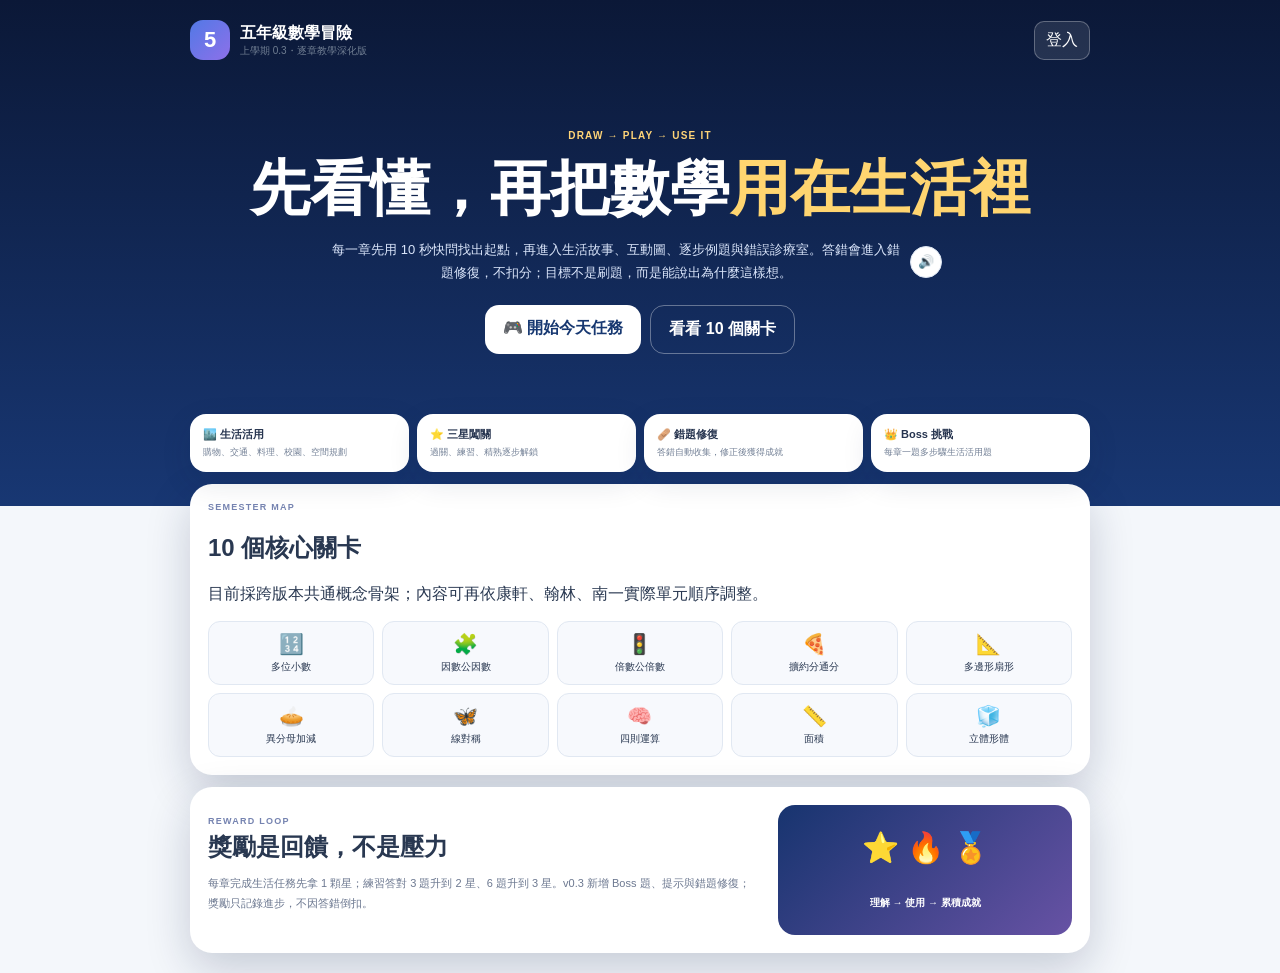
==== index.html @ 53ddc9ea "Initial commit" ====
<!doctype html>
<html lang="zh-Hant">
<head>
  <meta charset="utf-8"><meta name="viewport" content="width=device-width,initial-scale=1"><meta name="theme-color" content="#4b73df">
  <meta name="description" content="五年級上學期數學冒險：先畫懂，再解生活任務，累積 XP、星星與徽章。">
  <title>五年級數學冒險 0.3</title><link rel="manifest" href="manifest.webmanifest"><link rel="icon" href="assets/img/icon.svg" type="image/svg+xml"><link rel="stylesheet" href="assets/css/app.css">
</head>
<body class="home"><main class="homeWrap">
<header class="homeTop"><div class="brand"><div class="brandMark">5</div><div><b>五年級數學冒險</b><small>上學期 0.3・逐章教學深化版</small></div></div><button onclick="G5Account.openPanel()" class="startMini"><span data-account-name>登入</span></button></header>
<section class="homeHero"><div class="eyebrow">DRAW → PLAY → USE IT</div><h1>先看懂，再把數學<strong>用在生活裡</strong></h1><p data-voice>每一章先用 10 秒快問找出起點，再進入生活故事、互動圖、逐步例題與錯誤診療室。答錯會進入錯題修復，不扣分；目標不是刷題，而是能說出為什麼這樣想。</p><div class="heroActions"><a class="startBtn" href="math.html">🎮 開始今天任務</a><a class="ghostBtn" href="#map">看看 10 個關卡</a></div></section>
<section class="featureStrip"><div><b>🏙️ 生活活用</b><span>購物、交通、料理、校園、空間規劃</span></div><div><b>⭐ 三星闖關</b><span>過關、練習、精熟逐步解鎖</span></div><div><b>🩹 錯題修復</b><span>答錯自動收集，修正後獲得成就</span></div><div><b>👑 Boss 挑戰</b><span>每章一題多步驟生活活用題</span></div></section>
<section class="homeCard" id="map"><div class="sectionTag">SEMESTER MAP</div><h2>10 個核心關卡</h2><p>目前採跨版本共通概念骨架；內容可再依康軒、翰林、南一實際單元順序調整。</p><div class="unitMap">
<div><b>🔢</b>多位小數</div><div><b>🧩</b>因數公因數</div><div><b>🚦</b>倍數公倍數</div><div><b>🍕</b>擴約分通分</div><div><b>📐</b>多邊形扇形</div><div><b>🥧</b>異分母加減</div><div><b>🦋</b>線對稱</div><div><b>🧠</b>四則運算</div><div><b>📏</b>面積</div><div><b>🧊</b>立體形體</div>
</div></section>
<section class="homeCard rewardExplain"><div><div class="sectionTag">REWARD LOOP</div><h2>獎勵是回饋，不是壓力</h2><p>每章完成生活任務先拿 1 顆星；練習答對 3 題升到 2 星、6 題升到 3 星。v0.3 新增 Boss 題、提示與錯題修復；獎勵只記錄進步，不因答錯倒扣。</p></div><div class="rewardPreview"><span>⭐</span><span>🔥</span><span>🏅</span><strong>理解 → 使用 → 累積成就</strong></div></section>
</main><script src="assets/js/account.js"></script><script src="assets/js/voice.js"></script><script>document.addEventListener("DOMContentLoaded",()=>G5Account.boot({promptIfMissing:false}))</script></body></html>
---- assets/css/app.css ----
:root{--bg:#f5f7fb;--ink:#26344f;--muted:#6f7d91;--line:#dfe6f1;--blue:#4b73df;--green:#2fa46f;--amber:#edae45}
*{box-sizing:border-box}html,body{margin:0;min-height:100%;font-family:"Noto Sans TC","Microsoft JhengHei",sans-serif;background:var(--bg);color:var(--ink)}
button,input{font:inherit}button{cursor:pointer}
.topbar{height:66px;position:sticky;top:0;z-index:50;background:#fff;border-bottom:1px solid var(--line);display:flex;align-items:center;justify-content:space-between;padding:0 18px}
.brand{display:flex;align-items:center;gap:10px}.brandMark{width:40px;height:40px;border-radius:13px;background:linear-gradient(135deg,#5279e6,#8d70e9);color:#fff;display:grid;place-items:center;font-size:22px;font-weight:900}.brand b{font-size:16px}.brand small{display:block;color:var(--muted);font-size:10px}
.topActions{display:flex;gap:8px}.topActions button,.topActions a{border:1px solid var(--line);background:#fff;border-radius:10px;padding:8px 10px;color:#53627a;text-decoration:none;font-size:11px}
.layout{display:grid;grid-template-columns:250px minmax(0,1fr);min-height:calc(100vh - 66px)}
.sidebar{background:#fff;border-right:1px solid var(--line);padding:14px;position:sticky;top:66px;height:calc(100vh - 66px);overflow:auto}
.progressCard{background:linear-gradient(135deg,#eef4ff,#fff8ec);border:1px solid var(--line);border-radius:15px;padding:12px;margin-bottom:12px}.progressTop{display:flex;justify-content:space-between;font-size:11px}.bar{height:7px;background:#e6ebf3;border-radius:999px;overflow:hidden;margin-top:7px}.bar i{display:block;height:100%;background:linear-gradient(90deg,#4f78e1,#36aa7a);width:0}
.unitNav{display:grid;gap:6px}.unitNav button{display:flex;gap:9px;text-align:left;border:1px solid transparent;background:transparent;border-radius:12px;padding:9px;color:#536179}.unitNav button:hover{background:#f6f8fc}.unitNav button.on{background:#edf3ff;border-color:#d9e5fb;color:#2e4e96}.unitNav button>span{font-size:19px}.unitNav b{display:block;font-size:11px}.unitNav small{font-size:9px;color:#8490a1}
.content{max-width:900px;width:100%;margin:0 auto;padding:20px 18px 60px}.unitHeader{margin-bottom:12px}.unitHeader h1{margin:0 0 5px;font-size:23px}.unitHeader p{margin:0;color:var(--muted);font-size:12px}
.questCard{position:relative;background:#fff;border:1px solid var(--line);border-radius:19px;padding:16px;margin-bottom:12px;box-shadow:0 5px 18px rgba(33,52,91,.04);scroll-margin-top:82px}
.heroCard{background:linear-gradient(135deg,#17346f,#3956a3 68%,#6652a4);color:#fff;padding:20px}.heroCard h2{margin:5px 0 7px;font-size:25px;line-height:1.35}.heroCard p{margin:0;color:#e2eaff;line-height:1.7;font-size:13px}.eyebrow{font-size:10px;color:#ffd477;font-weight:900;letter-spacing:.12em}
.cardHead{display:flex;justify-content:space-between;align-items:center;gap:10px;margin-bottom:10px}.cardHead>div{display:flex;align-items:center;gap:8px}.cardHead h3{margin:0;font-size:16px}.cardHead small{font-size:10px;color:#8590a0}.step{width:28px;height:28px;border-radius:50%;display:grid;place-items:center;background:#eef3ff;color:#4d66b6;font-size:11px;font-weight:900}
.labWrap{border:1px solid #e2e8f2;border-radius:15px;background:#fbfdff;padding:10px;overflow:hidden}.labWrap svg{width:100%;height:auto;display:block;max-height:360px}.labWrap label{display:grid;gap:5px;color:#617086;font-size:11px;margin-top:8px}.labWrap input[type=range]{width:100%;accent-color:var(--blue)}
.dual{display:grid;grid-template-columns:1fr 1fr;gap:8px}.coachCard{background:#fffaf0}.bigSay{font-size:18px;font-weight:900;line-height:1.55;margin:0 0 8px;color:#4e4431}.life{font-size:11px;color:#7d715e;margin:0}.taskQ{font-size:15px;line-height:1.6;padding-right:42px}.choices{display:grid;gap:7px;margin-top:10px}.choices button,.practiceQ button{border:1px solid #dce4ef;background:#fafcff;border-radius:11px;padding:10px;text-align:left;color:#485971}.choices button:hover,.practiceQ button:hover{background:#edf4ff}
.feedback{margin-top:9px;padding:9px 10px;border-radius:10px;font-size:12px;line-height:1.6;min-height:0}.feedback.good{background:#e9f8f0;color:#176b4c}.feedback.bad{background:#fff0f1;color:#974049}
.hidden{display:none!important}.whyGrid{display:grid;grid-template-columns:repeat(3,1fr);gap:8px}.whyGrid>div{position:relative;border:1px solid #e1e7f1;border-radius:13px;padding:12px}.whyGrid b{font-size:12px}.whyGrid p{font-size:11px;color:#68768a;line-height:1.65;margin:6px 0 0}.practiceTitle{font-size:15px;margin:18px 0 8px}.practiceList{display:grid;gap:8px}.practiceQ{border:1px solid #e2e8f2;border-radius:13px;padding:11px}.practiceQ>b{font-size:12px}.practiceQ>div{display:flex;gap:6px;flex-wrap:wrap;margin-top:7px}.practiceQ button{padding:7px 9px;font-size:11px}.practiceQ p{font-size:10px;margin:6px 0 0}.goodText{color:#1c7653}.badText{color:#9e414a}.fullToggle{display:block;margin:8px auto;border:0;background:transparent;color:#6677b8;text-decoration:underline;font-size:11px}.unitFinish{text-align:center;font-size:11px;color:#5e6f88;padding:10px}
.voiceReadable{position:relative;padding-right:48px!important}.voiceBtn{position:absolute;right:8px;top:8px;width:32px;height:32px;border-radius:50%;border:1px solid #dce5f2;background:#fff;color:#3558a7;display:grid;place-items:center}.heroCard .voiceBtn{background:rgba(255,255,255,.15);color:#fff;border-color:rgba(255,255,255,.3)}.voiceBtn.on{background:#3558a7;color:#fff}
.gcf,.venn{display:grid;grid-template-columns:1fr 1fr 1fr;gap:8px}.venn>div{border:1px solid #dfe7f2;border-radius:999px;padding:15px;text-align:center;background:#f5f8fd;font-size:11px}.venn .over{background:#fff3c9}.fractionRows{display:grid;gap:8px;padding:8px}.fractionRows>div{display:grid;grid-template-columns:50px 1fr;align-items:center;gap:8px}.bars{height:28px;border:1px solid #cfd9e8;background:#f5f7fa;border-radius:8px;overflow:hidden}.bars i{display:block;height:100%;background:#6484e7}.miniGame{padding:12px;font-size:12px;line-height:1.7}.compareBig{font-size:25px;font-weight:900;margin-top:12px;color:#3d58a1}.sectorIcon{width:110px;height:110px;border-radius:50%;background:conic-gradient(#5f7fe4 0 25%,#eef2f8 25%);display:grid;place-items:center;margin:12px auto;font-weight:900}.flowCalc{display:grid;gap:7px;text-align:center}.flowCalc div,.flowCalc strong{padding:9px;border-radius:10px;background:#eef4ff}.solidCards{display:grid;grid-template-columns:repeat(3,1fr);gap:7px}.solidCards>button{border:1px solid #dce5f2;background:#fff;border-radius:10px;padding:8px}.solidCards #solidBox{grid-column:1/-1;text-align:center;padding:12px}.solidPic{font-size:70px;color:#5d78d8}.netShape{font-family:monospace;font-size:28px;line-height:1.1;text-align:center}
.accountOverlay{position:fixed;inset:0;background:rgba(12,24,50,.52);z-index:100;display:grid;place-items:center;padding:16px}.accountCard{position:relative;width:min(380px,100%);background:#fff;border-radius:18px;padding:19px;color:#293851}.accountCard h3{margin:0 0 6px}.accountCard p{font-size:11px;color:#718096}.accountCard label{display:grid;gap:4px;font-size:11px;margin:9px 0}.accountCard input{border:1px solid #dce5f2;border-radius:9px;padding:9px}.accountCard .primary,.accountCard .secondary{width:100%;border:0;border-radius:10px;padding:10px;margin-top:6px}.accountCard .primary{background:#3157a7;color:#fff}.accountCard .secondary{background:#f1f4f9}.closeAccount{position:absolute;right:10px;top:10px;border:0;background:transparent;font-size:20px}
.menuBtn{display:none}
.home{min-height:100vh;background:linear-gradient(180deg,#0b1837 0,#183773 52%,#f4f7fb 52%);padding:20px}.homeWrap{max-width:900px;margin:auto}.homeTop{display:flex;justify-content:space-between;align-items:center;color:#fff}.homeHero{text-align:center;color:#fff;padding:70px 10px 60px}.homeHero h1{font-size:clamp(34px,7vw,60px);margin:8px 0}.homeHero strong{color:#ffd570}.homeHero p{max-width:620px;margin:auto;color:#dbe6fb;line-height:1.8;font-size:13px}.startBtn{display:inline-block;margin-top:20px;background:#fff;color:#173871;border-radius:14px;padding:13px 18px;text-decoration:none;font-weight:900}.homeCard{background:#fff;border-radius:22px;padding:18px;color:#293851;box-shadow:0 16px 45px rgba(15,32,68,.2)}.unitMap{display:grid;grid-template-columns:repeat(5,1fr);gap:8px;margin-top:12px}.unitMap div{background:#f7f9fd;border:1px solid #e1e8f2;border-radius:12px;padding:10px;text-align:center;font-size:10px}.unitMap b{display:block;font-size:20px;margin-bottom:4px}
@media(max-width:760px){.layout{display:block}.sidebar{position:fixed;top:66px;left:0;bottom:0;width:270px;height:auto;transform:translateX(-110%);transition:.2s;z-index:40;box-shadow:10px 0 25px rgba(0,0,0,.08)}body.menuOpen .sidebar{transform:none}.menuBtn{display:inline-block}.content{padding:14px 10px 50px}.whyGrid{grid-template-columns:1fr}.dual{grid-template-columns:1fr}.questCard{border-radius:16px;padding:13px}.heroCard h2{font-size:21px}.unitMap{grid-template-columns:repeat(2,1fr)}.unitMap div:last-child{grid-column:span 2}.topActions a{display:none}.venn{grid-template-columns:1fr}.solidCards{grid-template-columns:repeat(3,1fr)}}

/* ---------- v0.2 adventure layer ---------- */
.topReward{align-self:center;border-radius:999px;background:#eef4ff;color:#3657a6;padding:7px 10px;font-size:10px;font-weight:900;white-space:nowrap}
.rewardCard{border:1px solid #e0e7f3;background:linear-gradient(160deg,#172d63,#334d91);color:#fff;border-radius:16px;padding:12px;margin-bottom:12px;box-shadow:0 8px 22px rgba(31,55,108,.16)}
.rewardHead{display:flex;align-items:center;justify-content:space-between}.rewardHead>div{display:grid}.rewardHead b{font-size:17px}.rewardHead small,.rewardCard>small{font-size:9px;color:#dce6ff}.rewardHead strong{font-size:13px}.rewardCard .bar{background:rgba(255,255,255,.18)}.rewardCard .xp i{background:linear-gradient(90deg,#ffd25d,#ff9d5a)}
.dailyBox{margin-top:10px;padding:9px;border-radius:12px;background:rgba(255,255,255,.1);display:grid;gap:5px}.dailyBox b{font-size:10px}.dailyBox span{font-size:9px;color:#e4ebff}.rewardCard .daily{margin:0}.rewardCard .daily i{background:#6ee0ad}.rewardRow{display:flex;justify-content:space-between;margin-top:9px;font-size:9px}.badgeMini{display:flex;gap:5px;margin-top:8px}.miniBadge{width:27px;height:27px;border-radius:9px;background:rgba(255,255,255,.08);display:grid;place-items:center;filter:grayscale(1);opacity:.45}.miniBadge.on{filter:none;opacity:1;background:rgba(255,255,255,.18)}
.keywordRow{display:flex;gap:6px;flex-wrap:wrap;margin-top:13px}.keywordRow span{border:1px solid rgba(255,255,255,.22);background:rgba(255,255,255,.08);border-radius:999px;padding:5px 9px;font-size:9px;color:#f2f6ff}
.storyCard{background:linear-gradient(135deg,#fff9e9,#fff)}.storyLead{margin:0 0 12px;font-size:13px;line-height:1.75;color:#5f5136}.missionBox{border:1px solid #ecdba8;background:#fffdf5;border-radius:15px;padding:13px}.missionBox>b{font-size:14px}.missionBox p{font-size:12px;line-height:1.7;color:#6b5c3e}.missionBox ol{margin:8px 0 0;padding-left:21px}.missionBox li{font-size:11px;line-height:1.8;color:#6b5c3e}
.taskCard.passed{border-color:#bfe7d3;box-shadow:0 6px 20px rgba(45,159,109,.09)}.rewardUnitCard{background:linear-gradient(135deg,#f9fbff,#fff8ed)}.unitRewardGrid{display:grid;grid-template-columns:190px 1fr;gap:12px;align-items:center}.chapterBadge{border:1px dashed #cfd8e8;background:#f4f6fa;border-radius:15px;padding:13px;text-align:center;filter:grayscale(1);opacity:.55}.chapterBadge.on{filter:none;opacity:1;background:#fff4cf;border-style:solid;border-color:#ead27c}.chapterBadge span{font-size:34px;display:block}.chapterBadge b{display:block;font-size:12px;margin-top:4px}.chapterBadge small{font-size:9px;color:#7a8291}.unitRewardGrid>div:last-child b{font-size:12px}.unitRewardGrid>div:last-child p{font-size:11px;color:#657286;line-height:1.7;margin:5px 0 0}
.goalGrid{display:grid;grid-template-columns:repeat(3,1fr);gap:8px;margin-bottom:10px}.goalGrid>div{border-radius:13px;padding:12px;background:#f4f8ff;border:1px solid #e0e8f6}.goalGrid b{font-size:11px;color:#4863a4}.goalGrid p{font-size:10px;line-height:1.65;color:#647289;margin:5px 0 0}.trapBox{border-radius:13px;background:#fff3f0;border:1px solid #f0d5cf;padding:12px;margin-bottom:10px}.trapBox b{font-size:11px;color:#9a5149}.trapBox p{font-size:10px;line-height:1.65;color:#765650;margin:5px 0 0}.practiceHint{font-size:10px;color:#748196;margin:-3px 0 10px}.qMeta{display:flex!important;justify-content:space-between;align-items:center;margin:0 0 7px!important}.qMeta span{font-size:9px;border-radius:999px;background:#eef4ff;color:#4964aa;padding:4px 7px}.lifeQ .qMeta span{background:#edf9f3;color:#287253}.qMeta small{font-size:9px;color:#8a96a7}.practiceQ{transition:.18s}.practiceQ:hover{transform:translateY(-1px);box-shadow:0 5px 14px rgba(45,67,105,.06)}
.achievementPanel{margin-top:16px;background:#162c60;color:#fff;border-radius:20px;padding:16px}.achievementPanel h3{margin:0 0 10px;font-size:15px}.badgeGrid{display:grid;grid-template-columns:repeat(6,1fr);gap:7px}.achievement{text-align:center;border-radius:12px;background:rgba(255,255,255,.08);padding:9px 5px;filter:grayscale(1);opacity:.4}.achievement.on{filter:none;opacity:1;background:rgba(255,255,255,.15)}.achievement span{display:block;font-size:23px}.achievement b{display:block;font-size:9px;margin:4px 0}.achievement small{display:block;font-size:7px;color:#d6def2;line-height:1.35}
.rewardToast{position:fixed;left:50%;top:78px;transform:translate(-50%,-15px);z-index:120;background:#172e62;color:#fff;border:1px solid rgba(255,255,255,.2);border-radius:999px;padding:10px 16px;font-size:11px;font-weight:900;box-shadow:0 12px 30px rgba(20,42,90,.25);opacity:0;transition:.2s;pointer-events:none}.rewardToast.show{opacity:1;transform:translate(-50%,0)}
.heroActions{display:flex;justify-content:center;gap:9px;flex-wrap:wrap;margin-top:20px}.heroActions .startBtn{margin-top:0}.ghostBtn{display:inline-block;color:#fff;border:1px solid rgba(255,255,255,.35);border-radius:14px;padding:13px 18px;text-decoration:none;font-weight:800}.featureStrip{display:grid;grid-template-columns:repeat(4,1fr);gap:8px;margin-bottom:12px}.featureStrip>div{background:#fff;border-radius:16px;padding:13px;box-shadow:0 10px 30px rgba(15,32,68,.12)}.featureStrip b{display:block;font-size:11px}.featureStrip span{display:block;font-size:9px;color:#738096;line-height:1.5;margin-top:4px}.homeCard+.homeCard{margin-top:12px}.sectionTag{font-size:9px;letter-spacing:.14em;color:#7583b0;font-weight:900}.rewardExplain{display:grid;grid-template-columns:1.5fr .8fr;gap:20px;align-items:center}.rewardExplain h2{margin:5px 0 8px}.rewardExplain p{font-size:11px;color:#6c7890;line-height:1.75}.rewardPreview{min-height:130px;border-radius:17px;background:linear-gradient(135deg,#17346f,#6752a4);display:flex;gap:8px;align-items:center;justify-content:center;flex-wrap:wrap;padding:14px;color:#fff}.rewardPreview span{font-size:30px}.rewardPreview strong{flex-basis:100%;text-align:center;font-size:10px}
.startMini{border:1px solid rgba(255,255,255,.28);background:rgba(255,255,255,.1);color:#fff;border-radius:10px;padding:8px 11px}

@media(max-width:900px){.badgeGrid{grid-template-columns:repeat(3,1fr)}.featureStrip{grid-template-columns:repeat(2,1fr)}}
@media(max-width:760px){.topReward{display:none}.rewardCard{margin-top:2px}.unitRewardGrid{grid-template-columns:1fr}.goalGrid{grid-template-columns:1fr}.badgeGrid{grid-template-columns:repeat(3,1fr)}.featureStrip{grid-template-columns:1fr 1fr}.rewardExplain{grid-template-columns:1fr}.homeHero{padding:55px 8px 45px}.home{background:linear-gradient(180deg,#0b1837 0,#183773 43%,#f4f7fb 43%)}}
@media(max-width:480px){.featureStrip{grid-template-columns:1fr}.badgeGrid{grid-template-columns:repeat(2,1fr)}.homeTop .brand b{font-size:13px}.homeHero h1{font-size:34px}.topbar{padding:0 9px}.topActions{gap:4px}.topActions button{padding:7px 8px}}

/* ---------- v0.3 deep learning layer ---------- */
.warmupCard{background:linear-gradient(135deg,#eef7ff,#fff);border-color:#dceafb}.diagnosticQ{font-size:15px;line-height:1.7;margin:4px 0 11px}.choices.compact{display:grid;grid-template-columns:repeat(3,minmax(0,1fr));gap:8px}.choices.compact button{min-height:42px}
.memoryStrip{margin-top:13px;border-radius:13px;padding:11px 12px;background:#fff7dc;border:1px solid #ead99e;display:grid;gap:3px}.memoryStrip span{font-size:9px;color:#8b6c24;font-weight:900}.memoryStrip b{font-size:12px;color:#59451a;line-height:1.6}
.workedCard{background:linear-gradient(145deg,#f7fbff,#ffffff)}.workedProblem{font-size:14px;font-weight:900;line-height:1.7;padding:12px;border-radius:13px;background:#edf4ff;border:1px solid #dce7f6;margin-bottom:10px}.workedSteps{display:grid;gap:8px}.workedSteps>div{display:grid;grid-template-columns:30px 1fr;gap:9px;align-items:start}.workedSteps span{width:28px;height:28px;border-radius:50%;display:grid;place-items:center;background:#365fb4;color:#fff;font-size:11px;font-weight:900}.workedSteps p{margin:2px 0;font-size:12px;line-height:1.7;color:#53627a}.reasonCheck{margin-top:10px;padding:10px 12px;border-radius:12px;background:#eef9f3;border:1px solid #d6ebdf}.reasonCheck b{font-size:10px;color:#267352}.reasonCheck p{font-size:10px;line-height:1.6;color:#4e6a5c;margin:4px 0 0}
.clinicCard{background:linear-gradient(135deg,#fff5f1,#fff);border-color:#f0ddd4}.clinicRule{font-size:11px;line-height:1.7;color:#76584c;background:#fff;border-left:4px solid #ef9a72;padding:9px 11px;border-radius:0 10px 10px 0}
.mistakeStatus{margin-top:7px!important;color:#875b3e!important;font-weight:800}.bossCard{margin:14px 0;padding:14px;border-radius:16px;border:1px solid #ddcef2;background:linear-gradient(135deg,#f7f0ff,#fff8e7)}.bossCard.done{border-color:#b9e2cc;background:linear-gradient(135deg,#effbf5,#fff)}.bossTitle{display:flex;justify-content:space-between;gap:10px;margin-bottom:9px}.bossTitle span{font-size:12px;font-weight:900;color:#5a3c8d}.bossTitle small{font-size:9px;color:#7b6a91}.bossCard>b{display:block;font-size:13px;line-height:1.7;margin-bottom:9px}
.practiceHead{display:flex;justify-content:space-between;gap:14px;align-items:flex-end;margin-top:15px}.practiceHead .practiceTitle{margin:0}.filterBtns{display:flex;gap:5px;flex-wrap:wrap;justify-content:flex-end}.filterBtns button{border:1px solid #dbe3ef;background:#fff;color:#5f6d82;border-radius:999px;padding:6px 9px;font-size:9px}.filterBtns button.on{background:#3157a7;color:#fff;border-color:#3157a7}.qMeta .difficulty{background:#fff5db;color:#8b6821}.practiceQ.needsFix{border-color:#e9bd9f;background:#fffaf6}.hintLine{display:flex;align-items:center;gap:8px;min-height:28px;margin-top:7px}.hintLine button{border:0;background:#eef3fb;color:#4d628f;border-radius:9px;padding:6px 8px;font-size:9px}.hintLine span{font-size:9px;color:#6e7890;line-height:1.45}.emptyPractice{padding:18px;border-radius:14px;background:#eff9f4;color:#3e7258;text-align:center;font-size:11px;line-height:1.7}
.rewardCard .mistakeQuick{display:flex;justify-content:space-between;margin-top:7px;font-size:9px;color:#e7edff}.rewardCard .mistakeQuick b{color:#fff}.achievementPanel .badgeGrid{grid-template-columns:repeat(4,1fr)}
@media(max-width:760px){.choices.compact{grid-template-columns:1fr}.practiceHead{align-items:flex-start;flex-direction:column}.filterBtns{justify-content:flex-start}.achievementPanel .badgeGrid{grid-template-columns:repeat(2,1fr)}}
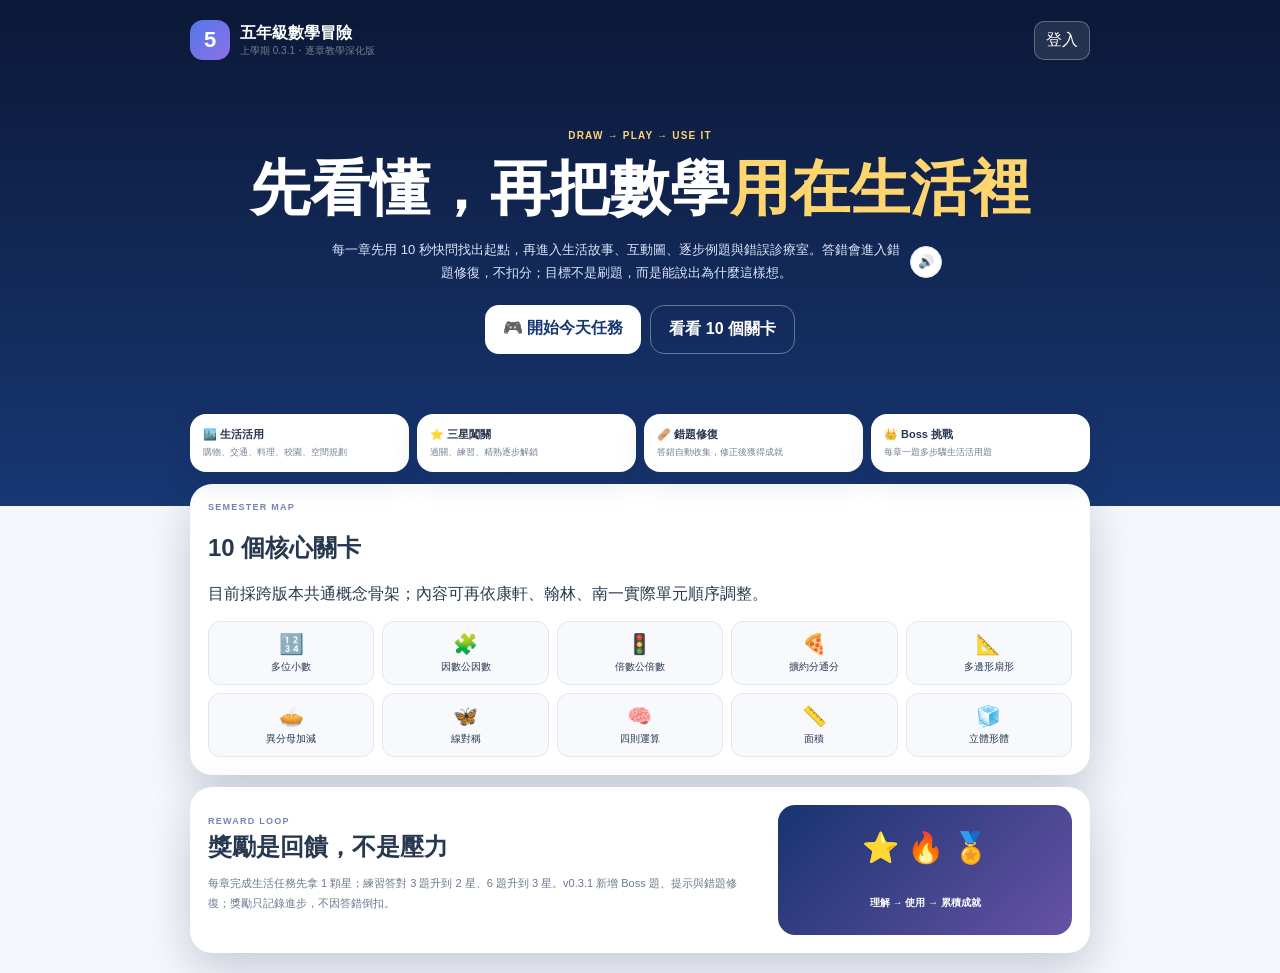
==== commit 93beab04: "v05" ====
--- a/index.html
+++ b/index.html
@@ -3,14 +3,14 @@
 <head>
   <meta charset="utf-8"><meta name="viewport" content="width=device-width,initial-scale=1"><meta name="theme-color" content="#4b73df">
   <meta name="description" content="五年級上學期數學冒險：先畫懂，再解生活任務，累積 XP、星星與徽章。">
-  <title>五年級數學冒險 0.3</title><link rel="manifest" href="manifest.webmanifest"><link rel="icon" href="assets/img/icon.svg" type="image/svg+xml"><link rel="stylesheet" href="assets/css/app.css">
+  <title>五年級數學冒險 0.3.1</title><link rel="manifest" href="manifest.webmanifest"><link rel="icon" href="assets/img/icon.svg" type="image/svg+xml"><link rel="stylesheet" href="assets/css/app.css?v=0.3.1">
 </head>
 <body class="home"><main class="homeWrap">
-<header class="homeTop"><div class="brand"><div class="brandMark">5</div><div><b>五年級數學冒險</b><small>上學期 0.3・逐章教學深化版</small></div></div><button onclick="G5Account.openPanel()" class="startMini"><span data-account-name>登入</span></button></header>
+<header class="homeTop"><div class="brand"><div class="brandMark">5</div><div><b>五年級數學冒險</b><small>上學期 0.3.1・逐章教學深化版</small></div></div><button onclick="G5Account.openPanel()" class="startMini"><span data-account-name>登入</span></button></header>
 <section class="homeHero"><div class="eyebrow">DRAW → PLAY → USE IT</div><h1>先看懂，再把數學<strong>用在生活裡</strong></h1><p data-voice>每一章先用 10 秒快問找出起點，再進入生活故事、互動圖、逐步例題與錯誤診療室。答錯會進入錯題修復，不扣分；目標不是刷題，而是能說出為什麼這樣想。</p><div class="heroActions"><a class="startBtn" href="math.html">🎮 開始今天任務</a><a class="ghostBtn" href="#map">看看 10 個關卡</a></div></section>
 <section class="featureStrip"><div><b>🏙️ 生活活用</b><span>購物、交通、料理、校園、空間規劃</span></div><div><b>⭐ 三星闖關</b><span>過關、練習、精熟逐步解鎖</span></div><div><b>🩹 錯題修復</b><span>答錯自動收集，修正後獲得成就</span></div><div><b>👑 Boss 挑戰</b><span>每章一題多步驟生活活用題</span></div></section>
 <section class="homeCard" id="map"><div class="sectionTag">SEMESTER MAP</div><h2>10 個核心關卡</h2><p>目前採跨版本共通概念骨架；內容可再依康軒、翰林、南一實際單元順序調整。</p><div class="unitMap">
 <div><b>🔢</b>多位小數</div><div><b>🧩</b>因數公因數</div><div><b>🚦</b>倍數公倍數</div><div><b>🍕</b>擴約分通分</div><div><b>📐</b>多邊形扇形</div><div><b>🥧</b>異分母加減</div><div><b>🦋</b>線對稱</div><div><b>🧠</b>四則運算</div><div><b>📏</b>面積</div><div><b>🧊</b>立體形體</div>
 </div></section>
-<section class="homeCard rewardExplain"><div><div class="sectionTag">REWARD LOOP</div><h2>獎勵是回饋，不是壓力</h2><p>每章完成生活任務先拿 1 顆星；練習答對 3 題升到 2 星、6 題升到 3 星。v0.3 新增 Boss 題、提示與錯題修復；獎勵只記錄進步，不因答錯倒扣。</p></div><div class="rewardPreview"><span>⭐</span><span>🔥</span><span>🏅</span><strong>理解 → 使用 → 累積成就</strong></div></section>
-</main><script src="assets/js/account.js"></script><script src="assets/js/voice.js"></script><script>document.addEventListener("DOMContentLoaded",()=>G5Account.boot({promptIfMissing:false}))</script></body></html>
+<section class="homeCard rewardExplain"><div><div class="sectionTag">REWARD LOOP</div><h2>獎勵是回饋，不是壓力</h2><p>每章完成生活任務先拿 1 顆星；練習答對 3 題升到 2 星、6 題升到 3 星。v0.3.1 新增 Boss 題、提示與錯題修復；獎勵只記錄進步，不因答錯倒扣。</p></div><div class="rewardPreview"><span>⭐</span><span>🔥</span><span>🏅</span><strong>理解 → 使用 → 累積成就</strong></div></section>
+</main><script src="assets/js/account.js?v=0.3.1"></script><script src="assets/js/voice.js?v=0.3.1"></script><script>document.addEventListener("DOMContentLoaded",()=>G5Account.boot({promptIfMissing:false}))</script></body></html>
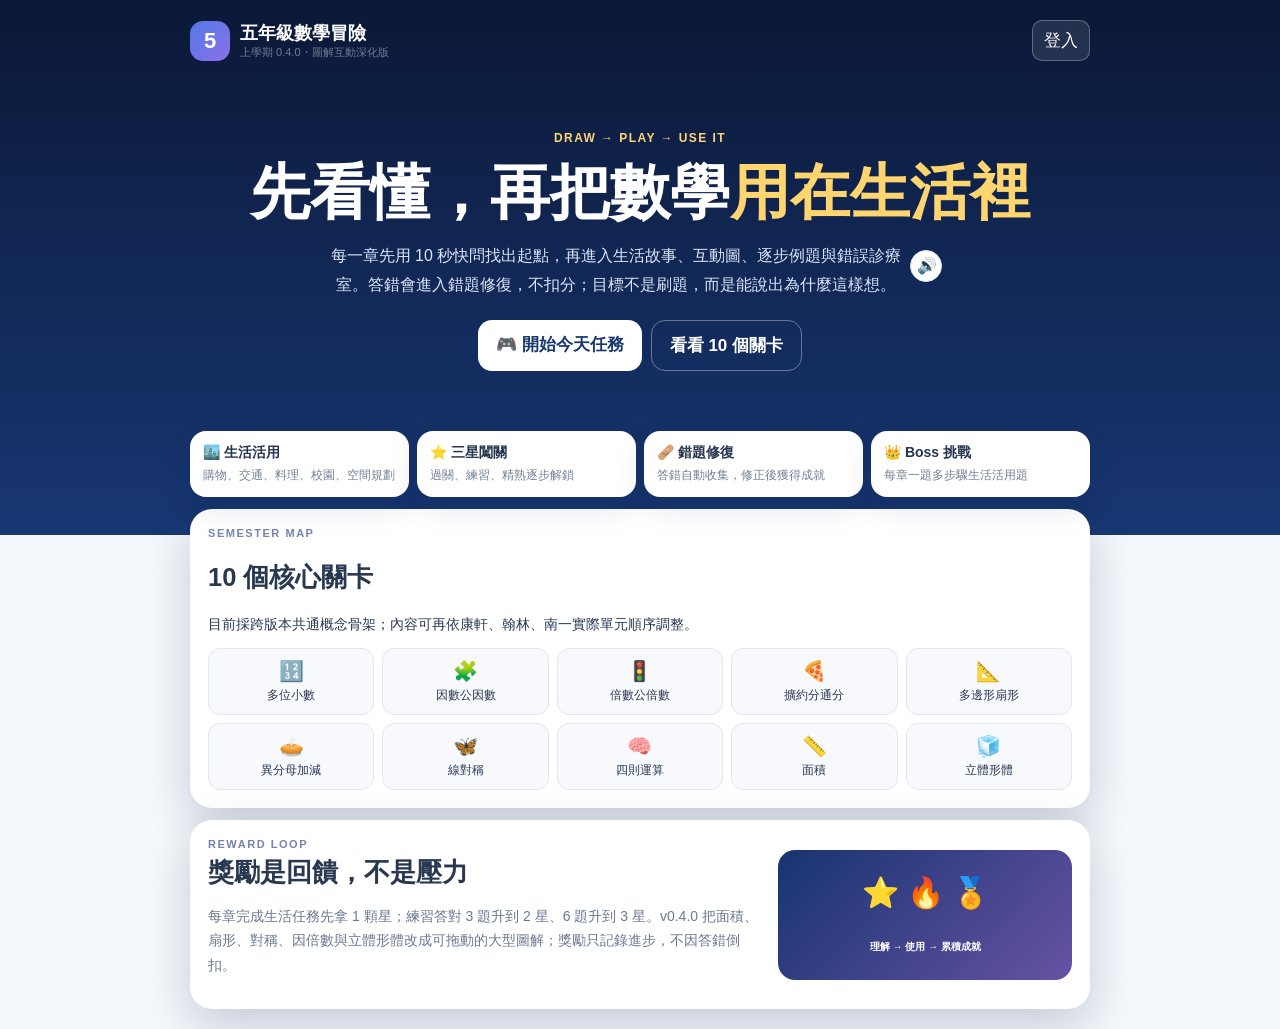
==== commit 7707968b: "v04" ====
--- a/index.html
+++ b/index.html
@@ -3,14 +3,14 @@
 <head>
   <meta charset="utf-8"><meta name="viewport" content="width=device-width,initial-scale=1"><meta name="theme-color" content="#4b73df">
   <meta name="description" content="五年級上學期數學冒險：先畫懂，再解生活任務，累積 XP、星星與徽章。">
-  <title>五年級數學冒險 0.3.1</title><link rel="manifest" href="manifest.webmanifest"><link rel="icon" href="assets/img/icon.svg" type="image/svg+xml"><link rel="stylesheet" href="assets/css/app.css?v=0.3.1">
+  <title>五年級數學冒險 0.4.0</title><link rel="manifest" href="manifest.webmanifest"><link rel="icon" href="assets/img/icon.svg" type="image/svg+xml"><link rel="stylesheet" href="assets/css/app.css?v=0.4.0">
 </head>
 <body class="home"><main class="homeWrap">
-<header class="homeTop"><div class="brand"><div class="brandMark">5</div><div><b>五年級數學冒險</b><small>上學期 0.3.1・逐章教學深化版</small></div></div><button onclick="G5Account.openPanel()" class="startMini"><span data-account-name>登入</span></button></header>
+<header class="homeTop"><div class="brand"><div class="brandMark">5</div><div><b>五年級數學冒險</b><small>上學期 0.4.0・圖解互動深化版</small></div></div><button onclick="G5Account.openPanel()" class="startMini"><span data-account-name>登入</span></button></header>
 <section class="homeHero"><div class="eyebrow">DRAW → PLAY → USE IT</div><h1>先看懂，再把數學<strong>用在生活裡</strong></h1><p data-voice>每一章先用 10 秒快問找出起點，再進入生活故事、互動圖、逐步例題與錯誤診療室。答錯會進入錯題修復，不扣分；目標不是刷題，而是能說出為什麼這樣想。</p><div class="heroActions"><a class="startBtn" href="math.html">🎮 開始今天任務</a><a class="ghostBtn" href="#map">看看 10 個關卡</a></div></section>
 <section class="featureStrip"><div><b>🏙️ 生活活用</b><span>購物、交通、料理、校園、空間規劃</span></div><div><b>⭐ 三星闖關</b><span>過關、練習、精熟逐步解鎖</span></div><div><b>🩹 錯題修復</b><span>答錯自動收集，修正後獲得成就</span></div><div><b>👑 Boss 挑戰</b><span>每章一題多步驟生活活用題</span></div></section>
 <section class="homeCard" id="map"><div class="sectionTag">SEMESTER MAP</div><h2>10 個核心關卡</h2><p>目前採跨版本共通概念骨架；內容可再依康軒、翰林、南一實際單元順序調整。</p><div class="unitMap">
 <div><b>🔢</b>多位小數</div><div><b>🧩</b>因數公因數</div><div><b>🚦</b>倍數公倍數</div><div><b>🍕</b>擴約分通分</div><div><b>📐</b>多邊形扇形</div><div><b>🥧</b>異分母加減</div><div><b>🦋</b>線對稱</div><div><b>🧠</b>四則運算</div><div><b>📏</b>面積</div><div><b>🧊</b>立體形體</div>
 </div></section>
-<section class="homeCard rewardExplain"><div><div class="sectionTag">REWARD LOOP</div><h2>獎勵是回饋，不是壓力</h2><p>每章完成生活任務先拿 1 顆星；練習答對 3 題升到 2 星、6 題升到 3 星。v0.3.1 新增 Boss 題、提示與錯題修復；獎勵只記錄進步，不因答錯倒扣。</p></div><div class="rewardPreview"><span>⭐</span><span>🔥</span><span>🏅</span><strong>理解 → 使用 → 累積成就</strong></div></section>
-</main><script src="assets/js/account.js?v=0.3.1"></script><script src="assets/js/voice.js?v=0.3.1"></script><script>document.addEventListener("DOMContentLoaded",()=>G5Account.boot({promptIfMissing:false}))</script></body></html>
+<section class="homeCard rewardExplain"><div><div class="sectionTag">REWARD LOOP</div><h2>獎勵是回饋，不是壓力</h2><p>每章完成生活任務先拿 1 顆星；練習答對 3 題升到 2 星、6 題升到 3 星。v0.4.0 把面積、扇形、對稱、因倍數與立體形體改成可拖動的大型圖解；獎勵只記錄進步，不因答錯倒扣。</p></div><div class="rewardPreview"><span>⭐</span><span>🔥</span><span>🏅</span><strong>理解 → 使用 → 累積成就</strong></div></section>
+</main><script src="assets/js/account.js?v=0.4.0"></script><script src="assets/js/voice.js?v=0.4.0"></script><script>document.addEventListener("DOMContentLoaded",()=>G5Account.boot({promptIfMissing:false}))</script></body></html>
--- a/assets/css/app.css
+++ b/assets/css/app.css
@@ -50,3 +50,10 @@
 .practiceHead{display:flex;justify-content:space-between;gap:14px;align-items:flex-end;margin-top:15px}.practiceHead .practiceTitle{margin:0}.filterBtns{display:flex;gap:5px;flex-wrap:wrap;justify-content:flex-end}.filterBtns button{border:1px solid #dbe3ef;background:#fff;color:#5f6d82;border-radius:999px;padding:6px 9px;font-size:9px}.filterBtns button.on{background:#3157a7;color:#fff;border-color:#3157a7}.qMeta .difficulty{background:#fff5db;color:#8b6821}.practiceQ.needsFix{border-color:#e9bd9f;background:#fffaf6}.hintLine{display:flex;align-items:center;gap:8px;min-height:28px;margin-top:7px}.hintLine button{border:0;background:#eef3fb;color:#4d628f;border-radius:9px;padding:6px 8px;font-size:9px}.hintLine span{font-size:9px;color:#6e7890;line-height:1.45}.emptyPractice{padding:18px;border-radius:14px;background:#eff9f4;color:#3e7258;text-align:center;font-size:11px;line-height:1.7}
 .rewardCard .mistakeQuick{display:flex;justify-content:space-between;margin-top:7px;font-size:9px;color:#e7edff}.rewardCard .mistakeQuick b{color:#fff}.achievementPanel .badgeGrid{grid-template-columns:repeat(4,1fr)}
 @media(max-width:760px){.choices.compact{grid-template-columns:1fr}.practiceHead{align-items:flex-start;flex-direction:column}.filterBtns{justify-content:flex-start}.achievementPanel .badgeGrid{grid-template-columns:repeat(2,1fr)}}
+
+/* ---------- v0.4 visual-interactive deepening ---------- */
+html{font-size:17px}.content{max-width:1020px;padding:24px 22px 70px}.unitHeader h1{font-size:29px}.unitHeader p{font-size:15px;line-height:1.65}.questCard{padding:21px;margin-bottom:16px}.heroCard{padding:25px}.heroCard h2{font-size:30px}.heroCard p{font-size:16px}.eyebrow{font-size:12px}.cardHead h3{font-size:20px}.cardHead small{font-size:12px}.step{width:34px;height:34px;font-size:13px}.storyLead{font-size:16px}.missionBox>b{font-size:17px}.missionBox p{font-size:15px}.missionBox li{font-size:14px}.bigSay{font-size:21px}.life{font-size:14px}.memoryStrip b{font-size:15px}.workedProblem{font-size:16px}.workedSteps p{font-size:14px}.reasonCheck p,.clinicRule{font-size:13px}.taskQ{font-size:17px}.choices button,.practiceQ button{font-size:14px;padding:12px}.feedback{font-size:14px}.practiceQ>b{font-size:15px;line-height:1.65}.practiceQ p,.practiceHint{font-size:13px}.qMeta span,.qMeta small{font-size:11px}.labWrap{padding:15px;overflow:visible}.labWrap label{font-size:14px;line-height:1.55;margin-top:12px}.labWrap input[type=range]{min-height:30px}.labWrap svg{max-height:430px}.unitNav b{font-size:13px}.unitNav small{font-size:11px}.unitNav button{padding:11px}.unitNav button>span{font-size:22px}.topActions button,.topActions a{font-size:13px}.brand b{font-size:18px}.brand small{font-size:11px}.goalGrid b{font-size:13px}.goalGrid p,.trapBox p{font-size:12px}.unitRewardGrid>div:last-child p{font-size:13px}
+.labIntro{border-radius:14px;background:#eef5ff;border:1px solid #d7e5fb;padding:13px 15px;margin-bottom:12px}.labIntro b{font-size:16px;color:#304f94}.labIntro p{font-size:14px;line-height:1.75;margin:5px 0 0;color:#52647d}.modeBtns{display:flex;gap:8px;flex-wrap:wrap;margin:8px 0 12px}.modeBtns button{border:1px solid #d5dfef;background:#fff;border-radius:999px;padding:9px 13px;color:#52647d;font-weight:800}.modeBtns button.on{background:#3157a7;color:#fff;border-color:#3157a7}.triple{display:grid;grid-template-columns:repeat(3,minmax(0,1fr));gap:10px}.factorExplain{display:grid;grid-template-columns:1fr 1fr;gap:10px}.factorExplain>div{display:grid;gap:4px;border:1px solid #dfe7f2;border-radius:13px;padding:12px;background:#fff}.factorExplain b{font-size:14px;color:#3657a6}.factorExplain span{font-size:16px;font-weight:900}.factorExplain small{font-size:12px;color:#718096}.factorPairs{display:grid;grid-template-columns:repeat(2,minmax(0,1fr));gap:8px;margin:10px 0}.factorPair{display:grid;grid-template-columns:1fr auto 1fr auto;align-items:center;gap:6px;background:#f7f9fd;border:1px solid #e1e8f2;border-radius:12px;padding:10px;font-size:13px}.factorPair strong{color:#2e6d52}.conceptCallout{padding:11px;border-radius:12px;background:#fff7db;border:1px solid #ead792;font-size:14px}.gcfGrid{display:grid;grid-template-columns:1fr 1fr 1fr;gap:8px}.gcfGrid>div{border:1px solid #dfe7f2;border-radius:14px;padding:12px;background:#fff}.gcfGrid b{font-size:14px}.gcfGrid p{font-size:13px;line-height:1.7}.gcfGrid .commonFactor{background:#fff5cf;border-color:#ead88f}.gcfGrid strong{font-size:14px}.centerNote{text-align:center;font-size:13px}.trackResult{display:flex;gap:10px;flex-wrap:wrap;justify-content:center}.trackResult b{flex-basis:100%;text-align:center;font-size:17px;color:#2d6c4b}.trackResult span{background:#eef8f2;border-radius:999px;padding:7px 11px;font-size:13px}.symShapePicker{margin-top:16px;border-top:1px dashed #ccd6e6;padding-top:14px}.symShapePicker>b{font-size:15px}.mirrorSteps{display:flex;align-items:center;justify-content:center;gap:12px;flex-wrap:wrap;padding:25px 10px;border-radius:14px;background:#f8fbff}.mirrorSteps span{font-size:24px;font-weight:900}.mirrorSteps i{font-size:13px;color:#607087}.mirrorSteps b{background:#dceff5;border-radius:10px;padding:12px}.cutPaste{display:flex;align-items:center;justify-content:center;gap:16px;flex-wrap:wrap;padding:20px}.cutPaste div{font-size:72px;color:#5579df}.cutPaste span,.cutPaste b{font-size:15px}.solidStage{display:grid;grid-template-columns:minmax(0,1.6fr) minmax(220px,.8fr);gap:12px;align-items:center}.solidFacts{display:grid;gap:9px;border:1px solid #dbe4f2;background:#fff;border-radius:15px;padding:14px}.solidFacts b{font-size:21px;color:#3657a6}.solidFacts span{font-size:14px;line-height:1.55}.netVisual{display:grid;grid-template-columns:220px 1fr;gap:18px;align-items:center;padding:12px}.netVisual b{font-size:17px}.netVisual p{font-size:14px}.cubeNet{position:relative;width:190px;height:150px}.cubeNet i{position:absolute;width:44px;height:44px;border:2px solid #5579df;background:#e7efff}.cubeNet i:nth-child(1){left:0;top:53px}.cubeNet i:nth-child(2){left:44px;top:53px}.cubeNet i:nth-child(3){left:88px;top:53px}.cubeNet i:nth-child(4){left:132px;top:53px}.cubeNet i:nth-child(5){left:44px;top:9px}.cubeNet i:nth-child(6){left:44px;top:97px}.wideDiagram text,.solidStage text{font-family:"Noto Sans TC","Microsoft JhengHei",sans-serif}
+@media(max-width:760px){html{font-size:16px}.content{padding:16px 11px 55px}.unitHeader h1{font-size:25px}.heroCard h2{font-size:25px}.questCard{padding:16px}.cardHead h3{font-size:18px}.labWrap{padding:10px}.labWrap svg{max-height:none}.triple,.factorExplain,.gcfGrid,.solidStage,.netVisual{grid-template-columns:1fr}.factorPairs{grid-template-columns:1fr}.solidFacts{margin-top:6px}.modeBtns button{padding:8px 10px}.mirrorSteps{gap:7px}.labIntro p{font-size:13px}}
+/* v0.4 readable type scale for home/sidebar */
+.homeHero p{font-size:16px}.homeCard>p,.rewardExplain p{font-size:14px}.featureStrip b{font-size:14px}.featureStrip span{font-size:12px}.unitMap div{font-size:12px}.sectionTag{font-size:11px}.progressTop{font-size:12px}.rewardHead small,.rewardCard>small,.dailyBox b,.dailyBox span,.rewardRow,.rewardCard .mistakeQuick{font-size:11px}.chapterBadge b{font-size:14px}.chapterBadge small{font-size:11px}.achievement b{font-size:11px}.achievement small{font-size:9px}
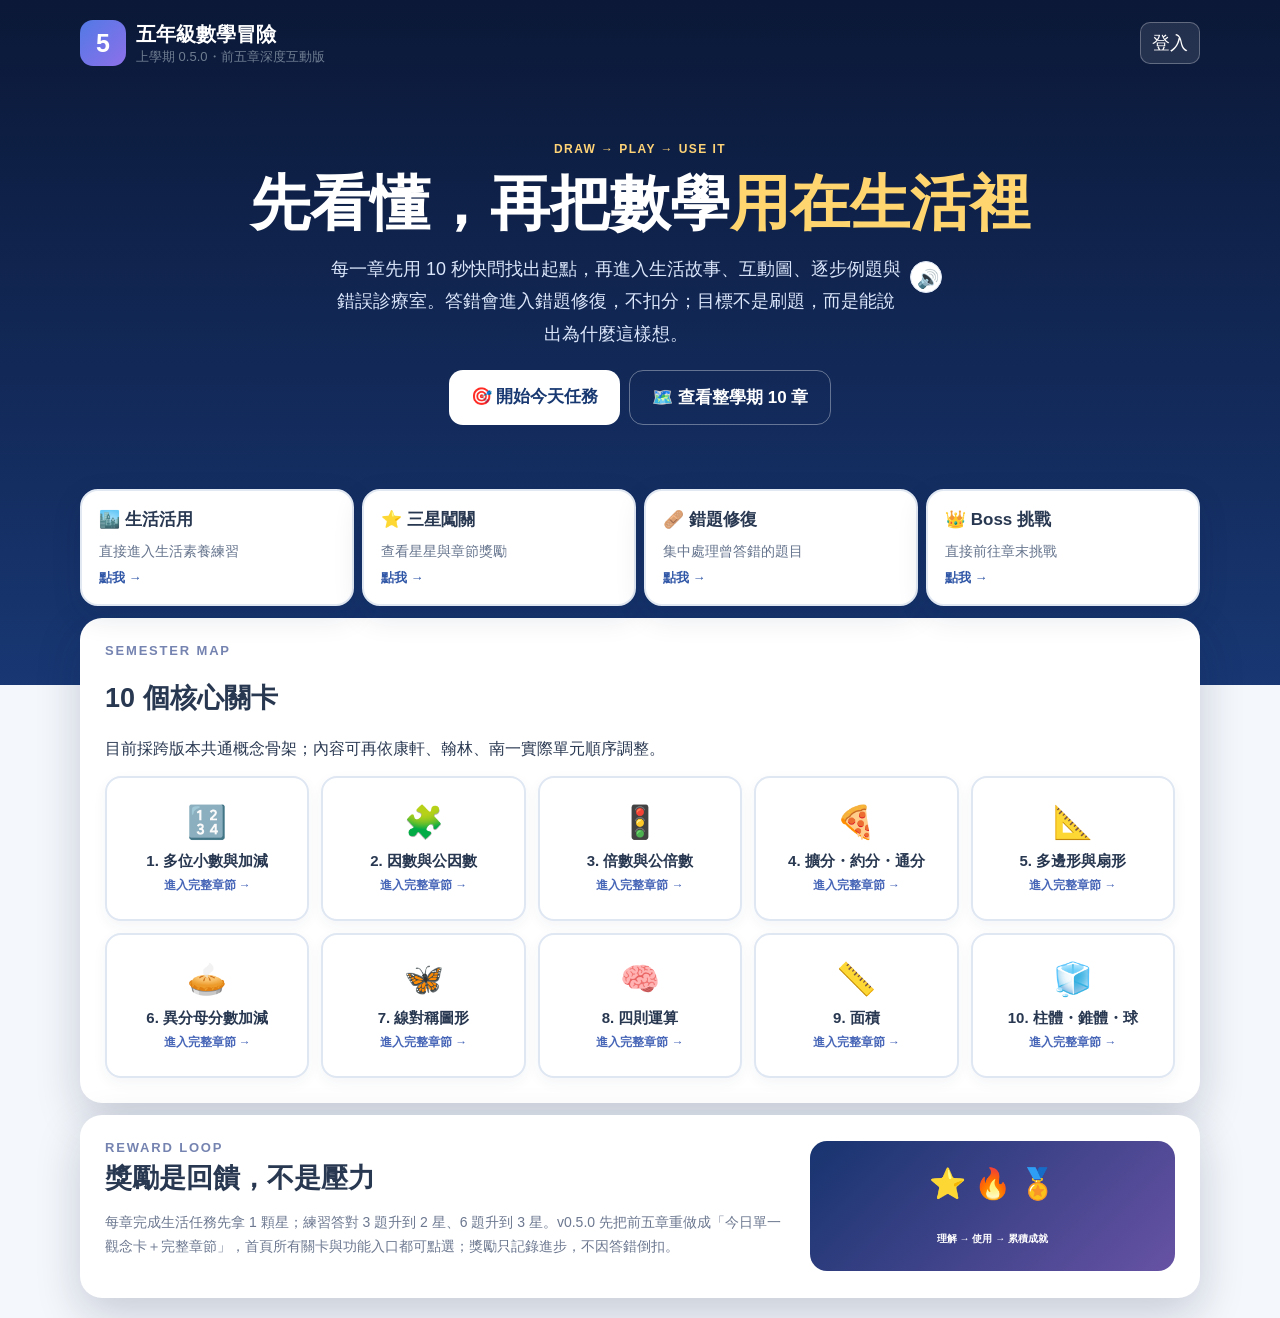
==== commit ddfc0995: "Version 0.5.0" ====
--- a/index.html
+++ b/index.html
@@ -3,14 +3,12 @@
 <head>
   <meta charset="utf-8"><meta name="viewport" content="width=device-width,initial-scale=1"><meta name="theme-color" content="#4b73df">
   <meta name="description" content="五年級上學期數學冒險：先畫懂，再解生活任務，累積 XP、星星與徽章。">
-  <title>五年級數學冒險 0.4.0</title><link rel="manifest" href="manifest.webmanifest"><link rel="icon" href="assets/img/icon.svg" type="image/svg+xml"><link rel="stylesheet" href="assets/css/app.css?v=0.4.0">
+  <title>五年級數學冒險 0.5.0</title><link rel="manifest" href="manifest.webmanifest"><link rel="icon" href="assets/img/icon.svg" type="image/svg+xml"><link rel="stylesheet" href="assets/css/app.css?v=0.5.0">
 </head>
 <body class="home"><main class="homeWrap">
-<header class="homeTop"><div class="brand"><div class="brandMark">5</div><div><b>五年級數學冒險</b><small>上學期 0.4.0・圖解互動深化版</small></div></div><button onclick="G5Account.openPanel()" class="startMini"><span data-account-name>登入</span></button></header>
-<section class="homeHero"><div class="eyebrow">DRAW → PLAY → USE IT</div><h1>先看懂，再把數學<strong>用在生活裡</strong></h1><p data-voice>每一章先用 10 秒快問找出起點，再進入生活故事、互動圖、逐步例題與錯誤診療室。答錯會進入錯題修復，不扣分；目標不是刷題，而是能說出為什麼這樣想。</p><div class="heroActions"><a class="startBtn" href="math.html">🎮 開始今天任務</a><a class="ghostBtn" href="#map">看看 10 個關卡</a></div></section>
-<section class="featureStrip"><div><b>🏙️ 生活活用</b><span>購物、交通、料理、校園、空間規劃</span></div><div><b>⭐ 三星闖關</b><span>過關、練習、精熟逐步解鎖</span></div><div><b>🩹 錯題修復</b><span>答錯自動收集，修正後獲得成就</span></div><div><b>👑 Boss 挑戰</b><span>每章一題多步驟生活活用題</span></div></section>
-<section class="homeCard" id="map"><div class="sectionTag">SEMESTER MAP</div><h2>10 個核心關卡</h2><p>目前採跨版本共通概念骨架；內容可再依康軒、翰林、南一實際單元順序調整。</p><div class="unitMap">
-<div><b>🔢</b>多位小數</div><div><b>🧩</b>因數公因數</div><div><b>🚦</b>倍數公倍數</div><div><b>🍕</b>擴約分通分</div><div><b>📐</b>多邊形扇形</div><div><b>🥧</b>異分母加減</div><div><b>🦋</b>線對稱</div><div><b>🧠</b>四則運算</div><div><b>📏</b>面積</div><div><b>🧊</b>立體形體</div>
-</div></section>
-<section class="homeCard rewardExplain"><div><div class="sectionTag">REWARD LOOP</div><h2>獎勵是回饋，不是壓力</h2><p>每章完成生活任務先拿 1 顆星；練習答對 3 題升到 2 星、6 題升到 3 星。v0.4.0 把面積、扇形、對稱、因倍數與立體形體改成可拖動的大型圖解；獎勵只記錄進步，不因答錯倒扣。</p></div><div class="rewardPreview"><span>⭐</span><span>🔥</span><span>🏅</span><strong>理解 → 使用 → 累積成就</strong></div></section>
-</main><script src="assets/js/account.js?v=0.4.0"></script><script src="assets/js/voice.js?v=0.4.0"></script><script>document.addEventListener("DOMContentLoaded",()=>G5Account.boot({promptIfMissing:false}))</script></body></html>
+<header class="homeTop"><div class="brand"><div class="brandMark">5</div><div><b>五年級數學冒險</b><small>上學期 0.5.0・前五章深度互動版</small></div></div><button onclick="G5Account.openPanel()" class="startMini"><span data-account-name>登入</span></button></header>
+<section class="homeHero"><div class="eyebrow">DRAW → PLAY → USE IT</div><h1>先看懂，再把數學<strong>用在生活裡</strong></h1><p data-voice>每一章先用 10 秒快問找出起點，再進入生活故事、互動圖、逐步例題與錯誤診療室。答錯會進入錯題修復，不扣分；目標不是刷題，而是能說出為什麼這樣想。</p><div class="heroActions"><a class="startBtn" href="math.html?mode=today">🎯 開始今天任務</a><a class="ghostBtn" href="#map">🗺️ 查看整學期 10 章</a></div></section>
+<section class="featureStrip"><a href="math.html?unit=u01&mode=chapter&focus=practice"><b>🏙️ 生活活用</b><span>直接進入生活素養練習</span><em>點我 →</em></a><a href="math.html?unit=u01&mode=chapter&focus=rewards"><b>⭐ 三星闖關</b><span>查看星星與章節獎勵</span><em>點我 →</em></a><a href="math.html?unit=u01&mode=chapter&focus=mistakes"><b>🩹 錯題修復</b><span>集中處理曾答錯的題目</span><em>點我 →</em></a><a href="math.html?unit=u01&mode=chapter&focus=boss"><b>👑 Boss 挑戰</b><span>直接前往章末挑戰</span><em>點我 →</em></a></section>
+<section class="homeCard" id="map"><div class="sectionTag">SEMESTER MAP</div><h2>10 個核心關卡</h2><p>目前採跨版本共通概念骨架；內容可再依康軒、翰林、南一實際單元順序調整。</p><div class="unitMap"><a href="math.html?unit=u01&mode=chapter"><b>🔢</b><span>1. 多位小數與加減</span><em>進入完整章節 →</em></a><a href="math.html?unit=u02&mode=chapter"><b>🧩</b><span>2. 因數與公因數</span><em>進入完整章節 →</em></a><a href="math.html?unit=u03&mode=chapter"><b>🚦</b><span>3. 倍數與公倍數</span><em>進入完整章節 →</em></a><a href="math.html?unit=u04&mode=chapter"><b>🍕</b><span>4. 擴分・約分・通分</span><em>進入完整章節 →</em></a><a href="math.html?unit=u05&mode=chapter"><b>📐</b><span>5. 多邊形與扇形</span><em>進入完整章節 →</em></a><a href="math.html?unit=u06&mode=chapter"><b>🥧</b><span>6. 異分母分數加減</span><em>進入完整章節 →</em></a><a href="math.html?unit=u07&mode=chapter"><b>🦋</b><span>7. 線對稱圖形</span><em>進入完整章節 →</em></a><a href="math.html?unit=u08&mode=chapter"><b>🧠</b><span>8. 四則運算</span><em>進入完整章節 →</em></a><a href="math.html?unit=u09&mode=chapter"><b>📏</b><span>9. 面積</span><em>進入完整章節 →</em></a><a href="math.html?unit=u10&mode=chapter"><b>🧊</b><span>10. 柱體・錐體・球</span><em>進入完整章節 →</em></a></div></section>
+<section class="homeCard rewardExplain"><div><div class="sectionTag">REWARD LOOP</div><h2>獎勵是回饋，不是壓力</h2><p>每章完成生活任務先拿 1 顆星；練習答對 3 題升到 2 星、6 題升到 3 星。v0.5.0 先把前五章重做成「今日單一觀念卡＋完整章節」，首頁所有關卡與功能入口都可點選；獎勵只記錄進步，不因答錯倒扣。</p></div><div class="rewardPreview"><span>⭐</span><span>🔥</span><span>🏅</span><strong>理解 → 使用 → 累積成就</strong></div></section>
+</main><script src="assets/js/account.js?v=0.5.0"></script><script src="assets/js/voice.js?v=0.5.0"></script><script>document.addEventListener("DOMContentLoaded",()=>G5Account.boot({promptIfMissing:false}))</script></body></html>
--- a/assets/css/app.css
+++ b/assets/css/app.css
@@ -57,3 +57,26 @@
 @media(max-width:760px){html{font-size:16px}.content{padding:16px 11px 55px}.unitHeader h1{font-size:25px}.heroCard h2{font-size:25px}.questCard{padding:16px}.cardHead h3{font-size:18px}.labWrap{padding:10px}.labWrap svg{max-height:none}.triple,.factorExplain,.gcfGrid,.solidStage,.netVisual{grid-template-columns:1fr}.factorPairs{grid-template-columns:1fr}.solidFacts{margin-top:6px}.modeBtns button{padding:8px 10px}.mirrorSteps{gap:7px}.labIntro p{font-size:13px}}
 /* v0.4 readable type scale for home/sidebar */
 .homeHero p{font-size:16px}.homeCard>p,.rewardExplain p{font-size:14px}.featureStrip b{font-size:14px}.featureStrip span{font-size:12px}.unitMap div{font-size:12px}.sectionTag{font-size:11px}.progressTop{font-size:12px}.rewardHead small,.rewardCard>small,.dailyBox b,.dailyBox span,.rewardRow,.rewardCard .mistakeQuick{font-size:11px}.chapterBadge b{font-size:14px}.chapterBadge small{font-size:11px}.achievement b{font-size:11px}.achievement small{font-size:9px}
+
+/* ---------- v0.5 navigation + readability + focused daily lessons ---------- */
+:root{--v05-text:18px;--v05-small:14px}
+html{font-size:19px}
+body{font-size:var(--v05-text)}
+.topbar{height:76px;padding:0 22px}.layout{grid-template-columns:300px minmax(0,1fr);min-height:calc(100vh - 76px)}.sidebar{top:76px;height:calc(100vh - 76px);padding:18px}.content{max-width:1160px;padding:30px 28px 90px}.brand b{font-size:20px}.brand small{font-size:13px}.brandMark{width:46px;height:46px;font-size:25px}.topActions button,.topActions a{font-size:14px;padding:10px 12px}.unitHeader{margin-bottom:20px}.unitHeader h1{font-size:34px}.unitHeader p{font-size:17px;line-height:1.7}.questCard{padding:26px;margin-bottom:20px;border-radius:22px}.heroCard{padding:30px}.heroCard h2{font-size:35px}.heroCard p{font-size:18px}.cardHead h3{font-size:24px}.cardHead small{font-size:14px}.step{width:40px;height:40px;font-size:16px}.storyLead,.missionBox p{font-size:17px}.missionBox li{font-size:16px}.bigSay{font-size:24px}.life{font-size:16px}.memoryStrip span{font-size:13px}.memoryStrip b{font-size:17px}.workedProblem{font-size:18px}.workedSteps p{font-size:16px}.reasonCheck b{font-size:15px}.reasonCheck p,.clinicRule{font-size:15px}.taskQ{font-size:19px}.choices button,.practiceQ button{font-size:16px;min-height:50px;padding:13px 15px}.feedback{font-size:16px}.practiceQ>b{font-size:17px}.practiceQ p,.practiceHint{font-size:15px}.qMeta span,.qMeta small{font-size:13px}.hintLine button,.hintLine span{font-size:13px}.labWrap label{font-size:16px}.labIntro b{font-size:19px}.labIntro p{font-size:16px}.modeBtns button{font-size:15px;min-height:44px}.unitNav{gap:9px}.unitNav button{padding:13px 12px;min-height:64px}.unitNav b{font-size:15px}.unitNav small{font-size:12px;line-height:1.4}.unitNav button>span{font-size:25px}.progressTop{font-size:14px}.rewardHead b{font-size:17px}.rewardHead small,.rewardCard>small,.dailyBox b,.dailyBox span,.rewardRow,.rewardCard .mistakeQuick{font-size:13px}.achievementPanel{padding:22px}.achievementPanel h3{font-size:21px}.achievement b{font-size:14px}.achievement small{font-size:12px}.achievement span{font-size:30px}
+
+.fullToggle{display:block;width:min(760px,100%);margin:22px auto 28px;border:2px solid #3157a7;background:#3157a7;color:#fff;text-decoration:none;border-radius:16px;padding:17px 20px;font-size:18px;font-weight:900;box-shadow:0 8px 22px rgba(49,87,167,.18)}.fullToggle:hover{background:#27498e}.practiceTitle{font-size:23px;margin:22px 0 8px}.filterBtns button{font-size:14px;padding:10px 14px}.goalGrid b{font-size:16px}.goalGrid p,.trapBox p{font-size:15px}.whyGrid b{font-size:16px}.whyGrid p{font-size:15px}.bossCard>b{font-size:18px}.bossTitle span{font-size:17px}.bossTitle small{font-size:13px}
+
+/* Homepage: all cards are visibly clickable, semester map is not dimmed. */
+.homeWrap{max-width:1120px}.homeHero{padding:76px 10px 64px}.homeHero p{font-size:18px}.startBtn,.ghostBtn{font-size:17px;padding:15px 22px}.featureStrip>a{display:flex;flex-direction:column;gap:6px;background:#fff;border:2px solid #e1e8f2;border-radius:18px;padding:17px;text-decoration:none;color:#293851;box-shadow:0 10px 30px rgba(15,32,68,.12);transition:.15s}.featureStrip>a:hover{transform:translateY(-2px);border-color:#7b96e7;box-shadow:0 15px 34px rgba(15,32,68,.17)}.featureStrip>a b{font-size:17px}.featureStrip>a span{font-size:14px;color:#65748d;line-height:1.55}.featureStrip>a em{font-style:normal;font-size:13px;font-weight:900;color:#3157a7;margin-top:auto}.homeCard{padding:25px}.homeCard h2{font-size:27px}.homeCard>p{font-size:16px}.unitMap{grid-template-columns:repeat(5,minmax(0,1fr));gap:12px}.unitMap a{display:flex;min-height:145px;flex-direction:column;align-items:center;justify-content:center;text-align:center;gap:6px;background:#fff;border:2px solid #dfe7f3;border-radius:16px;padding:14px;text-decoration:none;color:#293851;box-shadow:0 5px 14px rgba(30,50,90,.05);transition:.15s}.unitMap a:hover{border-color:#6f8ee6;background:#f5f8ff;transform:translateY(-2px)}.unitMap a b{font-size:32px}.unitMap a span{font-size:15px;font-weight:900;line-height:1.35}.unitMap a em{font-style:normal;font-size:12px;color:#4665b7;font-weight:800}.sectionTag{font-size:13px}
+
+/* Focused daily-task mode */
+.todayModeBar{display:flex;justify-content:space-between;gap:18px;align-items:center;background:#fff8dc;border:2px solid #ecd889;border-radius:18px;padding:18px 20px;margin-bottom:16px}.todayModeBar div{display:grid;gap:4px}.todayModeBar b{font-size:21px}.todayModeBar span{font-size:15px;color:#665b3d}.todayModeBar button{border:0;background:#3157a7;color:#fff;border-radius:13px;padding:12px 16px;font-size:15px;font-weight:900}.todayPager{display:flex;gap:9px;overflow:auto;padding:3px 1px 13px;margin-bottom:10px}.todayPager button{flex:0 0 auto;display:flex;align-items:center;gap:8px;border:2px solid #dfe6f1;background:#fff;border-radius:999px;padding:10px 14px;font-size:14px;color:#56667d}.todayPager button span{width:28px;height:28px;border-radius:50%;display:grid;place-items:center;background:#edf2fb;font-weight:900}.todayPager button.on{border-color:#3157a7;background:#edf3ff;color:#24458c}.todayPager button.done span{background:#dff5e9;color:#23704e}.todayConceptCard{padding:31px}.todayConceptCard h2{font-size:32px;margin:8px 0 18px}.definitionBox{background:#eef5ff;border-left:6px solid #4b73df;border-radius:0 14px 14px 0;padding:16px 18px;margin:12px 0 14px}.definitionBox b{font-size:15px;color:#3557a7}.definitionBox p{font-size:18px;line-height:1.7;margin:5px 0 0}.focusSentence{font-size:18px;line-height:1.75;background:#fff9e8;border:1px solid #efdeaa;border-radius:14px;padding:14px 16px}.deepVisual{margin-top:16px}.todayCheckCard .taskQ{font-size:20px}.todayNav{display:grid;grid-template-columns:1fr auto 1fr;gap:12px;align-items:center;margin:15px 0 25px}.todayNav button{border:2px solid #d6dfed;background:#fff;color:#42546e;border-radius:14px;padding:13px;font-size:15px;font-weight:900}.todayNav button.primary{background:#3157a7;color:#fff;border-color:#3157a7}.todayNav button:disabled{opacity:.35}.todayNav b{text-align:center;font-size:14px}
+
+/* One concept per card in full chapter */
+.conceptIndex{background:#f7f9ff}.conceptIndex>p{font-size:16px;line-height:1.7}.conceptJump{display:grid;grid-template-columns:repeat(2,minmax(0,1fr));gap:10px}.conceptJump button{display:flex;align-items:center;gap:10px;border:1px solid #d9e3f1;background:#fff;border-radius:13px;padding:12px;text-align:left;font-size:15px;color:#43536d}.conceptJump button span{flex:0 0 30px;width:30px;height:30px;border-radius:50%;display:grid;place-items:center;background:#3157a7;color:#fff;font-weight:900}.conceptLesson{scroll-margin-top:92px}.conceptLesson .conceptNo{font-size:13px;color:#5570b8;font-weight:900;letter-spacing:.08em}.conceptLesson h3{font-size:27px;margin:6px 0 12px}.conceptLesson .focusSentence{font-size:17px}
+
+/* Deep visual components */
+.deepExplain{background:#f4f8ff;border:1px solid #dbe6f5;border-radius:14px;padding:14px 16px;margin-bottom:12px}.deepExplain b{font-size:18px}.deepExplain p{font-size:15px;line-height:1.7;margin:5px 0 0}.placeValueGrid{display:grid;grid-template-columns:repeat(10,minmax(70px,1fr));gap:6px;overflow:auto;padding-bottom:5px}.placeValueGrid label{min-width:76px!important;background:#fff;border:1px solid #dbe4f0;border-radius:12px;padding:8px!important;text-align:center;display:grid!important;gap:6px!important}.placeValueGrid label:nth-child(6){border-right:4px solid #f0a33c}.placeValueGrid label span{font-size:13px;font-weight:900}.placeValueGrid input,.placeValueFill input{width:100%;min-height:42px;border:1px solid #bdcae0;border-radius:8px;text-align:center;font-size:21px;font-weight:900}.placeValueGrid small{font-size:11px;color:#738197}.numberBuild{display:grid;gap:8px;text-align:center;background:#152f67;color:#fff;border-radius:14px;padding:16px;margin:12px 0}.numberBuild strong{font-size:31px;letter-spacing:.04em}.numberBuild span{font-size:15px;line-height:1.7}.fillChallenge{margin-top:16px;border:2px dashed #bfcde4;border-radius:16px;padding:15px}.fillChallenge>b{font-size:18px}.fillChallenge p{font-size:14px}.placeValueFill{display:grid;grid-template-columns:repeat(10,minmax(60px,1fr));gap:6px;overflow:auto}.placeValueFill label{min-width:68px;text-align:center}.placeValueFill label span{font-size:11px;font-weight:800}.placeValueFill input.ok{border-color:#2fa46f;background:#ebf9f1}.placeValueFill input.no{border-color:#d55b66;background:#fff2f3}.fillChallenge>button{margin-top:12px;background:#3157a7;color:#fff;border:0;border-radius:11px;padding:11px 15px;font-weight:900}.comparePanel{display:grid;grid-template-columns:1fr auto 1fr;gap:18px;align-items:center;text-align:center;padding:18px}.comparePanel>div{display:grid;gap:4px;background:#eef4ff;border-radius:14px;padding:18px}.comparePanel span{font-size:13px;color:#68768b}.comparePanel b{font-size:27px}.comparePanel>strong{font-size:34px;color:#d8872c}.comparePanel p{grid-column:1/-1;font-size:14px}.columnMath{width:min(330px,100%);margin:10px auto;display:grid;text-align:right;gap:5px;font-family:ui-monospace,SFMono-Regular,Consolas,monospace;font-size:30px}.columnMath i{height:3px;background:#44566f}.columnMath strong{font-size:32px}.columnMath small{font-family:inherit;font-size:12px;text-align:center;color:#69778b}.roundRule{text-align:center;font-weight:900;font-size:16px;background:#fff7d9;border-radius:12px;padding:10px}.receiptVisual{display:grid;grid-template-columns:1fr 1fr;gap:16px}.receiptVisual>div,.receiptVisual>aside{display:grid;gap:9px;border:1px solid #dfe6f1;border-radius:14px;padding:16px}.receiptVisual div b{font-size:20px}.receiptVisual div span{font-size:17px}.receiptVisual div i{height:2px;background:#7e8ca0}.receiptVisual strong{font-size:21px}.receiptVisual aside b{font-size:16px;color:#3557a7}.receiptVisual aside span{font-size:18px}.receiptVisual aside small{font-size:13px;line-height:1.6}.relationFamily{text-align:center;border-radius:16px;background:#f4f8ff;padding:22px}.bigEquation{font-size:34px;font-weight:900}.arrowDown{font-size:15px;color:#71809a;margin:10px}.twoEq{display:flex;gap:10px;justify-content:center;flex-wrap:wrap}.twoEq b{background:#fff;border:1px solid #d9e3f1;border-radius:12px;padding:10px 16px;font-size:20px}.relationWords{display:flex;gap:12px;justify-content:center;flex-wrap:wrap;margin-top:15px}.relationWords span{background:#fff7dd;border-radius:12px;padding:10px 14px;font-size:16px}.divisionCheck{display:grid;gap:8px;text-align:center;padding:20px;border-radius:15px}.divisionCheck.ok{background:#ecf9f2}.divisionCheck.no{background:#fff0f1}.divisionCheck b{font-size:28px}.divisionCheck strong{font-size:18px}.divisionCheck p{font-size:15px}.packVisual{display:grid;gap:12px;text-align:center}.packVisual>div{border:1px solid #dce5f1;border-radius:14px;padding:12px}.packVisual b{font-size:17px}.packVisual span{display:block;color:#5579df;letter-spacing:4px;line-height:1.7}.packVisual strong{font-size:20px}.packVisual p{font-size:15px}.infiniteLine{display:flex;align-items:center;gap:10px;flex-wrap:wrap;justify-content:center;padding:20px}.infiniteLine b{flex-basis:100%;text-align:center;font-size:20px}.infiniteLine span{background:#edf3ff;border-radius:50%;width:52px;height:52px;display:grid;place-items:center;font-weight:900}.infiniteLine strong{font-size:16px}.wordCards{display:grid;grid-template-columns:repeat(3,1fr);gap:12px}.wordCards>div{border:2px solid #dfe6f1;border-radius:15px;padding:16px}.wordCards b{font-size:23px;color:#3157a7}.wordCards strong{display:block;font-size:16px;margin:8px 0}.wordCards p{font-size:14px;line-height:1.6}.pieCompare{display:flex;align-items:center;justify-content:center;gap:8px;flex-wrap:wrap}.pieCompare>div{width:190px;text-align:center}.pieCompare svg{width:160px}.pieCompare b{display:block;font-size:22px}.pieCompare>span{font-size:30px;font-weight:900}.fractionFlow{display:flex;align-items:center;justify-content:center;gap:22px;padding:26px}.fractionFlow b,.fractionFlow strong{font-size:32px;background:#eef4ff;border-radius:14px;padding:16px}.fractionFlow span{text-align:center;font-size:16px}.compareRules{display:grid;grid-template-columns:1fr 1fr;gap:14px}.compareRules>div{border:1px solid #dfe6f1;border-radius:14px;padding:15px}.compareRules b{font-size:18px}.fracBig{font-size:30px;font-weight:900;margin:16px 0}.compareRules p{font-size:15px;line-height:1.65}.pieMini{display:inline-flex;width:46%;align-items:center;gap:5px}.pieMini svg{width:100px}.pieMini span{font-size:18px;font-weight:900}.stickCheck svg{width:100%}.angleGallery>p{font-size:16px;line-height:1.7}.angleGrid{display:grid;grid-template-columns:repeat(2,minmax(0,1fr));gap:14px}.angleGrid article{border:1px solid #dfe6f1;border-radius:15px;padding:14px;background:#fff}.anglePic{background:#fafcff;border-radius:12px;margin-bottom:8px}.anglePic svg{width:100%;max-height:230px}.angleGrid article>b{font-size:16px;line-height:1.55}.angleGrid button{width:100%;border:0;background:#eef3ff;color:#3157a7;border-radius:10px;padding:10px;margin-top:10px;font-weight:900}.angleAnswer{font-size:14px;line-height:1.6;background:#eff9f4;color:#326348;border-radius:10px;padding:9px;margin-top:8px}
+
+@media(max-width:900px){.layout{display:block}.sidebar{position:fixed;top:76px;left:0;bottom:0;width:310px;height:auto;transform:translateX(-110%);transition:.2s;z-index:40}.content{padding:20px 14px 70px}.unitMap{grid-template-columns:repeat(2,1fr)}.conceptJump{grid-template-columns:1fr}.placeValueGrid,.placeValueFill{grid-template-columns:repeat(5,minmax(75px,1fr))}.wordCards,.compareRules{grid-template-columns:1fr}.angleGrid{grid-template-columns:1fr}.receiptVisual{grid-template-columns:1fr}}
+@media(max-width:600px){html{font-size:18px}.topbar{height:70px;padding:0 10px}.sidebar{top:70px}.brand b{font-size:16px}.brand small{font-size:11px}.brandMark{width:40px;height:40px}.unitHeader h1{font-size:28px}.unitHeader p{font-size:15px}.questCard{padding:18px}.heroCard{padding:20px}.heroCard h2{font-size:28px}.cardHead h3{font-size:20px}.todayModeBar{align-items:stretch;flex-direction:column}.todayModeBar button{width:100%}.todayConceptCard h2{font-size:27px}.todayNav{grid-template-columns:1fr 1fr}.todayNav b{grid-column:1/-1;grid-row:1}.conceptLesson h3{font-size:23px}.unitMap{grid-template-columns:1fr}.unitMap a{min-height:105px}.featureStrip{grid-template-columns:1fr}.placeValueGrid,.placeValueFill{grid-template-columns:repeat(3,minmax(78px,1fr))}.comparePanel{grid-template-columns:1fr}.comparePanel>strong{font-size:24px}.comparePanel p{grid-column:1}.wordCards{grid-template-columns:1fr}.fractionFlow{gap:8px;flex-direction:column}.pieCompare>span{transform:rotate(90deg)}.receiptVisual{grid-template-columns:1fr}.bigEquation{font-size:28px}.angleGrid{grid-template-columns:1fr}.labWrap svg{min-width:0}.fullToggle{font-size:17px;padding:16px}.practiceTitle{font-size:21px}}
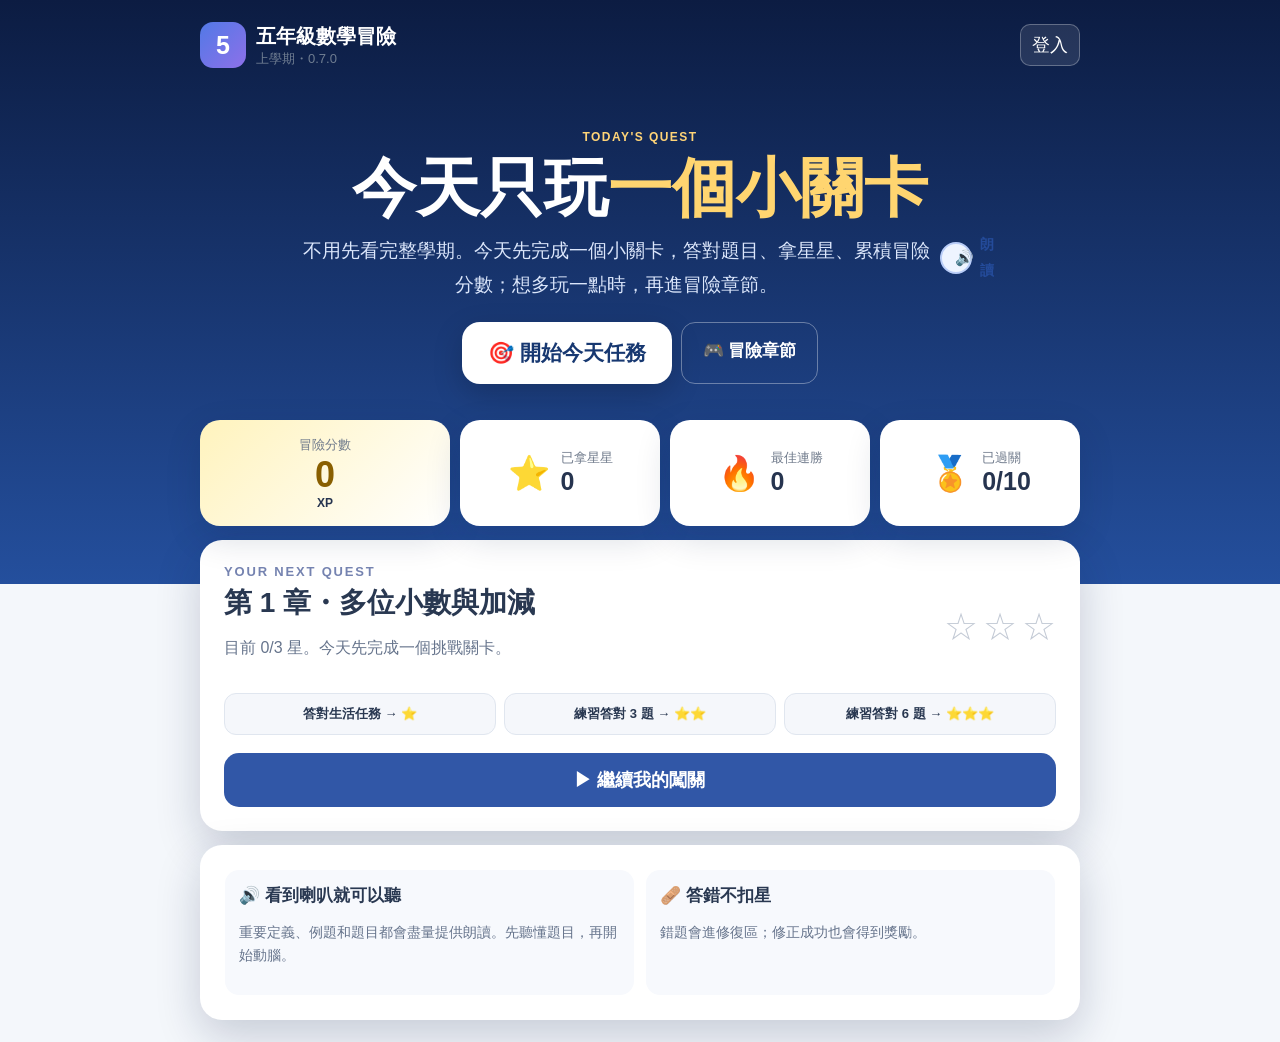
==== commit 0866a488: "Version 0.7.0" ====
--- a/index.html
+++ b/index.html
@@ -1,14 +1,29 @@
 <!doctype html>
 <html lang="zh-Hant">
 <head>
-  <meta charset="utf-8"><meta name="viewport" content="width=device-width,initial-scale=1"><meta name="theme-color" content="#4b73df">
-  <meta name="description" content="五年級上學期數學冒險：先畫懂，再解生活任務，累積 XP、星星與徽章。">
-  <title>五年級數學冒險 0.5.0</title><link rel="manifest" href="manifest.webmanifest"><link rel="icon" href="assets/img/icon.svg" type="image/svg+xml"><link rel="stylesheet" href="assets/css/app.css?v=0.5.0">
+  <meta charset="utf-8"><meta name="viewport" content="width=device-width,initial-scale=1"><meta name="theme-color" content="#183773">
+  <meta name="description" content="五年級上學期數學冒險：今天只玩一個挑戰關卡，闖關拿星星、累積冒險分數。">
+  <title>五年級數學冒險 0.7.0</title><link rel="manifest" href="manifest.webmanifest"><link rel="icon" href="assets/img/icon.svg" type="image/svg+xml"><link rel="stylesheet" href="assets/css/app.css?v=0.7.0">
 </head>
-<body class="home"><main class="homeWrap">
-<header class="homeTop"><div class="brand"><div class="brandMark">5</div><div><b>五年級數學冒險</b><small>上學期 0.5.0・前五章深度互動版</small></div></div><button onclick="G5Account.openPanel()" class="startMini"><span data-account-name>登入</span></button></header>
-<section class="homeHero"><div class="eyebrow">DRAW → PLAY → USE IT</div><h1>先看懂，再把數學<strong>用在生活裡</strong></h1><p data-voice>每一章先用 10 秒快問找出起點，再進入生活故事、互動圖、逐步例題與錯誤診療室。答錯會進入錯題修復，不扣分；目標不是刷題，而是能說出為什麼這樣想。</p><div class="heroActions"><a class="startBtn" href="math.html?mode=today">🎯 開始今天任務</a><a class="ghostBtn" href="#map">🗺️ 查看整學期 10 章</a></div></section>
-<section class="featureStrip"><a href="math.html?unit=u01&mode=chapter&focus=practice"><b>🏙️ 生活活用</b><span>直接進入生活素養練習</span><em>點我 →</em></a><a href="math.html?unit=u01&mode=chapter&focus=rewards"><b>⭐ 三星闖關</b><span>查看星星與章節獎勵</span><em>點我 →</em></a><a href="math.html?unit=u01&mode=chapter&focus=mistakes"><b>🩹 錯題修復</b><span>集中處理曾答錯的題目</span><em>點我 →</em></a><a href="math.html?unit=u01&mode=chapter&focus=boss"><b>👑 Boss 挑戰</b><span>直接前往章末挑戰</span><em>點我 →</em></a></section>
-<section class="homeCard" id="map"><div class="sectionTag">SEMESTER MAP</div><h2>10 個核心關卡</h2><p>目前採跨版本共通概念骨架；內容可再依康軒、翰林、南一實際單元順序調整。</p><div class="unitMap"><a href="math.html?unit=u01&mode=chapter"><b>🔢</b><span>1. 多位小數與加減</span><em>進入完整章節 →</em></a><a href="math.html?unit=u02&mode=chapter"><b>🧩</b><span>2. 因數與公因數</span><em>進入完整章節 →</em></a><a href="math.html?unit=u03&mode=chapter"><b>🚦</b><span>3. 倍數與公倍數</span><em>進入完整章節 →</em></a><a href="math.html?unit=u04&mode=chapter"><b>🍕</b><span>4. 擴分・約分・通分</span><em>進入完整章節 →</em></a><a href="math.html?unit=u05&mode=chapter"><b>📐</b><span>5. 多邊形與扇形</span><em>進入完整章節 →</em></a><a href="math.html?unit=u06&mode=chapter"><b>🥧</b><span>6. 異分母分數加減</span><em>進入完整章節 →</em></a><a href="math.html?unit=u07&mode=chapter"><b>🦋</b><span>7. 線對稱圖形</span><em>進入完整章節 →</em></a><a href="math.html?unit=u08&mode=chapter"><b>🧠</b><span>8. 四則運算</span><em>進入完整章節 →</em></a><a href="math.html?unit=u09&mode=chapter"><b>📏</b><span>9. 面積</span><em>進入完整章節 →</em></a><a href="math.html?unit=u10&mode=chapter"><b>🧊</b><span>10. 柱體・錐體・球</span><em>進入完整章節 →</em></a></div></section>
-<section class="homeCard rewardExplain"><div><div class="sectionTag">REWARD LOOP</div><h2>獎勵是回饋，不是壓力</h2><p>每章完成生活任務先拿 1 顆星；練習答對 3 題升到 2 星、6 題升到 3 星。v0.5.0 先把前五章重做成「今日單一觀念卡＋完整章節」，首頁所有關卡與功能入口都可點選；獎勵只記錄進步，不因答錯倒扣。</p></div><div class="rewardPreview"><span>⭐</span><span>🔥</span><span>🏅</span><strong>理解 → 使用 → 累積成就</strong></div></section>
-</main><script src="assets/js/account.js?v=0.5.0"></script><script src="assets/js/voice.js?v=0.5.0"></script><script>document.addEventListener("DOMContentLoaded",()=>G5Account.boot({promptIfMissing:false}))</script></body></html>
+<body class="home simpleHome"><main class="homeWrap">
+<header class="homeTop"><div class="brand"><div class="brandMark">5</div><div><b>五年級數學冒險</b><small>上學期・0.7.0</small></div></div><button onclick="G5Account.openPanel()" class="startMini"><span data-account-name>登入</span></button></header>
+<section class="homeHero kidHero"><div class="eyebrow">TODAY'S QUEST</div><h1>今天只玩<strong>一個小關卡</strong></h1><p data-voice>不用先看完整學期。今天先完成一個小關卡，答對題目、拿星星、累積冒險分數；想多玩一點時，再進冒險章節。</p><div class="heroActions"><a class="startBtn megaStart" id="todayStart" href="math.html?mode=today">🎯 開始今天任務</a><a class="ghostBtn" id="continueChapter" href="math.html?mode=chapter">🎮 冒險章節</a></div></section>
+<section class="homeRewardBoard" aria-label="冒險成績板">
+  <div class="scoreOrb"><small>冒險分數</small><b id="homeXp">0</b><span>XP</span></div>
+  <div class="homeStat"><span>⭐</span><div><small>已拿星星</small><b id="homeStars">0</b></div></div>
+  <div class="homeStat"><span>🔥</span><div><small>最佳連勝</small><b id="homeCombo">0</b></div></div>
+  <div class="homeStat"><span>🏅</span><div><small>已過關</small><b id="homeDone">0</b></div></div>
+</section>
+<section class="homeCard currentQuestCard">
+  <div class="sectionTag">YOUR NEXT QUEST</div><div class="currentQuestTop"><div><h2 id="homeQuestTitle">今天的小任務</h2><p id="homeQuestText">先過 1 個小關，再決定要不要繼續。</p></div><div class="bigStars" id="homeChapterStars"><span>☆</span><span>☆</span><span>☆</span></div></div>
+  <div class="questMiniTrack"><span>答對生活任務 → ⭐</span><span>練習答對 3 題 → ⭐⭐</span><span>練習答對 6 題 → ⭐⭐⭐</span></div>
+  <a class="continueBtn" id="homeContinue" href="math.html?mode=today">▶ 繼續我的闖關</a>
+</section>
+<section class="homeCard simpleTip"><div><b>🔊 看到喇叭就可以聽</b><p>重要定義、例題和題目都會盡量提供朗讀。先聽懂題目，再開始動腦。</p></div><div><b>🩹 答錯不扣星</b><p>錯題會進修復區；修正成功也會得到獎勵。</p></div></section>
+</main>
+<script src="assets/js/account.js?v=0.7.0"></script><script src="assets/js/voice.js?v=0.7.0"></script>
+<script>
+function homeStarsFor(p,uid){if(!p.completed?.[uid])return 0;const n=Object.keys(p.correct||{}).filter(k=>k.startsWith(uid+'_')&&p.correct[k]).length;return 1+(n>=3?1:0)+(n>=6?1:0)}
+function renderHome(){G5Account.boot({promptIfMissing:false});const p=G5Account.progress()||{},uid=p.lastUnit||'u01',num=Math.max(1,Math.min(10,Number(uid.slice(1))||1));const titles=['多位小數與加減','因數與公因數','倍數與公倍數','擴分・約分・通分','多邊形與扇形','異分母分數加減','線對稱圖形','整數四則運算','面積','柱體・錐體・球'];let stars=0,done=0;for(let i=1;i<=10;i++){const id='u'+String(i).padStart(2,'0');stars+=homeStarsFor(p,id);if(p.completed?.[id])done++}const cs=homeStarsFor(p,uid);document.getElementById('homeXp').textContent=Number(p.xp)||0;document.getElementById('homeStars').textContent=stars;document.getElementById('homeCombo').textContent=Number(p.comboBest)||0;document.getElementById('homeDone').textContent=done+'/10';document.getElementById('homeQuestTitle').textContent=`第 ${num} 章・${titles[num-1]}`;document.getElementById('homeQuestText').textContent=cs<3?`目前 ${cs}/3 星。今天先完成一個挑戰關卡。`:'這章已三星！可以進下一關或回頭挑戰 Boss。';document.getElementById('homeChapterStars').innerHTML=[1,2,3].map(i=>`<span class="${i<=cs?'on':''}">${i<=cs?'★':'☆'}</span>`).join('');['todayStart','homeContinue'].forEach(id=>document.getElementById(id).href=`math.html?unit=${uid}&mode=today`);document.getElementById('continueChapter').href=`math.html?unit=${uid}&mode=chapter`}
+document.addEventListener('DOMContentLoaded',renderHome);window.addEventListener('g5-account-changed',renderHome);
+</script></body></html>
--- a/assets/css/app.css
+++ b/assets/css/app.css
@@ -80,3 +80,33 @@
 
 @media(max-width:900px){.layout{display:block}.sidebar{position:fixed;top:76px;left:0;bottom:0;width:310px;height:auto;transform:translateX(-110%);transition:.2s;z-index:40}.content{padding:20px 14px 70px}.unitMap{grid-template-columns:repeat(2,1fr)}.conceptJump{grid-template-columns:1fr}.placeValueGrid,.placeValueFill{grid-template-columns:repeat(5,minmax(75px,1fr))}.wordCards,.compareRules{grid-template-columns:1fr}.angleGrid{grid-template-columns:1fr}.receiptVisual{grid-template-columns:1fr}}
 @media(max-width:600px){html{font-size:18px}.topbar{height:70px;padding:0 10px}.sidebar{top:70px}.brand b{font-size:16px}.brand small{font-size:11px}.brandMark{width:40px;height:40px}.unitHeader h1{font-size:28px}.unitHeader p{font-size:15px}.questCard{padding:18px}.heroCard{padding:20px}.heroCard h2{font-size:28px}.cardHead h3{font-size:20px}.todayModeBar{align-items:stretch;flex-direction:column}.todayModeBar button{width:100%}.todayConceptCard h2{font-size:27px}.todayNav{grid-template-columns:1fr 1fr}.todayNav b{grid-column:1/-1;grid-row:1}.conceptLesson h3{font-size:23px}.unitMap{grid-template-columns:1fr}.unitMap a{min-height:105px}.featureStrip{grid-template-columns:1fr}.placeValueGrid,.placeValueFill{grid-template-columns:repeat(3,minmax(78px,1fr))}.comparePanel{grid-template-columns:1fr}.comparePanel>strong{font-size:24px}.comparePanel p{grid-column:1}.wordCards{grid-template-columns:1fr}.fractionFlow{gap:8px;flex-direction:column}.pieCompare>span{transform:rotate(90deg)}.receiptVisual{grid-template-columns:1fr}.bigEquation{font-size:28px}.angleGrid{grid-template-columns:1fr}.labWrap svg{min-width:0}.fullToggle{font-size:17px;padding:16px}.practiceTitle{font-size:21px}}
+
+/* ===== v0.6: child-first home, clearer rewards, larger reading scale ===== */
+html{font-size:18px}body{font-size:18px}.content{max-width:1220px}.unitHeader h1{font-size:38px}.unitHeader p{font-size:18px}.questCard{padding:30px}.cardHead h3{font-size:27px}.cardHead small{font-size:15px}.heroCard h2{font-size:38px}.heroCard p,.storyLead,.missionBox p{font-size:19px;line-height:1.8}.missionBox li{font-size:18px;line-height:1.75}.bigSay{font-size:27px}.life,.memoryStrip b{font-size:18px}.workedProblem{font-size:21px}.workedSteps p,.reasonCheck p,.clinicRule{font-size:18px;line-height:1.75}.taskQ{font-size:22px;line-height:1.65}.choices button,.practiceQ button{font-size:18px;min-height:52px;line-height:1.5}.practiceQ>b{font-size:20px;line-height:1.7}.practiceQ p{font-size:17px;line-height:1.7}.practiceTitle{font-size:27px}.practiceHint{font-size:17px}.fullToggle{font-size:20px;min-height:60px}.definitionBox b{font-size:17px}.definitionBox p,.focusSentence{font-size:20px}.conceptLesson h3{font-size:30px}.conceptLesson .focusSentence{font-size:19px}.deepExplain b{font-size:20px}.deepExplain p{font-size:17px}.labIntro b{font-size:20px}.labIntro p{font-size:17px;line-height:1.7}
+
+/* Voice button always appears at the beginning of the readable block. */
+.voiceReadable{position:relative}.voiceBtn{display:inline-flex;align-items:center;gap:6px;margin:0 0 14px 0;border:2px solid #b9cdf8;background:#eef4ff;color:#244b9a;border-radius:999px;padding:8px 13px;font-size:15px;font-weight:900;cursor:pointer;box-shadow:none}.voiceBtn:hover{background:#dfeaff}.voiceBtn.on{background:#244b9a;color:#fff;border-color:#244b9a}.voiceBtn span{font-size:14px}.taskQ.voiceReadable .voiceBtn,.diagnosticQ.voiceReadable .voiceBtn{display:flex;width:max-content;margin-bottom:10px}
+
+/* Sidebar score/star clarity */
+.scoreLabel{font-size:12px;font-weight:900;margin-top:10px;color:#ffe08a}.chapterStarMeter{margin-top:13px;border:1px solid rgba(255,255,255,.2);border-radius:14px;padding:11px;background:rgba(255,255,255,.08);display:grid;gap:6px}.chapterStarMeter>small{font-size:11px;color:#dfe8ff}.chapterStarMeter>b{font-size:11px;line-height:1.5;color:#fff}.chapterStarsBig,.bigStars{display:flex;gap:5px}.chapterStarsBig span{font-size:28px;color:#7180a8}.chapterStarsBig span.on{color:#ffd45b;filter:drop-shadow(0 2px 4px rgba(255,201,59,.25))}.starRoad>b{font-size:18px}.starSteps{display:grid;grid-template-columns:repeat(3,1fr);gap:10px;margin:12px 0}.starSteps>div{border:2px solid #e1e6ef;background:#f5f6f9;border-radius:14px;padding:12px;text-align:center;opacity:.6;filter:grayscale(.9);display:grid;gap:3px}.starSteps>div.on{background:#fff8dc;border-color:#efcf61;opacity:1;filter:none}.starSteps span{font-size:29px}.starSteps strong{font-size:15px}.starSteps small{font-size:12px;line-height:1.45}.scoreRule{font-size:14px;line-height:1.65;background:#eef5ff;padding:10px 12px;border-radius:10px}.starCelebration{position:fixed;inset:0;z-index:150;display:grid;place-items:center;background:rgba(13,28,62,.28);opacity:0;transition:.2s;pointer-events:none}.starCelebration.show{opacity:1}.starCelebration>div{transform:scale(.75);transition:.25s;background:#fff9de;border:4px solid #f1cd55;border-radius:28px;padding:28px 38px;text-align:center;box-shadow:0 25px 70px rgba(16,35,75,.35)}.starCelebration.show>div{transform:scale(1)}.starCelebration span{display:block;font-size:48px;letter-spacing:5px}.starCelebration b{display:block;font-size:30px;color:#7d5c00;margin:8px}.starCelebration small{font-size:16px;color:#6f6650}
+
+/* Child-first home: no semester map on first screen */
+.simpleHome{background:linear-gradient(180deg,#0c1c42 0,#244f9d 56%,#f4f7fb 56%);padding:22px}.simpleHome .homeWrap{max-width:880px}.kidHero{padding:62px 12px 36px}.kidHero h1{font-size:clamp(40px,7vw,64px);line-height:1.15}.kidHero p{font-size:19px;max-width:680px}.megaStart{font-size:21px;padding:17px 26px;border-radius:18px;box-shadow:0 10px 30px rgba(0,0,0,.18)}.simpleHome .ghostBtn{font-size:17px;padding:16px 21px}.homeRewardBoard{display:grid;grid-template-columns:1.25fr repeat(3,1fr);gap:10px;margin:0 0 14px}.scoreOrb,.homeStat{background:#fff;border-radius:20px;padding:16px;box-shadow:0 12px 35px rgba(14,31,70,.16);display:flex;align-items:center;justify-content:center;gap:11px}.scoreOrb{background:linear-gradient(135deg,#fff3bd,#fff);flex-direction:column;gap:0}.scoreOrb small,.homeStat small{font-size:13px;color:#6f7a8b}.scoreOrb b{font-size:36px;color:#895f00}.scoreOrb span{font-size:12px;font-weight:900}.homeStat>span{font-size:34px}.homeStat b{font-size:25px}.homeStat div{display:grid}.currentQuestCard{padding:24px}.currentQuestTop{display:flex;align-items:center;justify-content:space-between;gap:20px}.currentQuestTop h2{font-size:28px;margin:5px 0}.currentQuestTop p{font-size:16px;color:#66748c}.bigStars span{font-size:38px;color:#c3cad5}.bigStars span.on{color:#f3c43e}.questMiniTrack{display:grid;grid-template-columns:repeat(3,1fr);gap:8px;margin:18px 0}.questMiniTrack span{background:#f5f7fb;border:1px solid #e0e6ef;border-radius:12px;padding:11px;font-size:13px;font-weight:800;text-align:center}.continueBtn{display:block;text-align:center;background:#3157a7;color:#fff;border-radius:15px;padding:15px;text-decoration:none;font-size:18px;font-weight:900}.simpleTip{display:grid;grid-template-columns:1fr 1fr;gap:12px;margin-top:14px!important}.simpleTip>div{background:#f7f9fd;border-radius:14px;padding:14px}.simpleTip b{font-size:17px}.simpleTip p{font-size:14px;line-height:1.65;color:#66748c}
+
+/* v0.6 deep visual components */
+.stepEquation{display:flex;align-items:center;justify-content:center;gap:14px;flex-wrap:wrap;padding:22px}.stepEquation>div{display:grid;gap:7px;background:#eef4ff;border-radius:15px;padding:16px 20px;text-align:center}.stepEquation small{font-size:13px;color:#60708a}.stepEquation b{font-size:27px}.stepEquation>span{font-size:28px;font-weight:900;color:#e39a38}.lifeEstimate{display:flex;align-items:stretch;justify-content:center;gap:10px;flex-wrap:wrap;padding:20px}.lifeEstimate>div{min-width:145px;background:#eef4ff;border-radius:15px;padding:18px;text-align:center;display:grid;gap:7px}.lifeEstimate .target{background:#fff3cc}.lifeEstimate span{font-size:28px;font-weight:900}.lifeEstimate b{align-self:center;font-size:28px}.mirrorSteps.big{font-size:19px;padding:28px}.shapeAxisCards{display:grid;grid-template-columns:repeat(4,1fr);gap:12px}.shapeAxisCards>div{border:2px solid #dce5f2;border-radius:16px;padding:16px;text-align:center;background:#fff}.shapeAxisCards span{font-size:44px;display:block}.shapeAxisCards b{font-size:17px;display:block}.shapeAxisCards small{font-size:14px;color:#5c6c83}.mirrorChecklist{display:grid;gap:10px;background:#f4f8ff;border-radius:16px;padding:20px}.mirrorChecklist b{font-size:20px}.mirrorChecklist span{font-size:17px;background:#fff;border-radius:11px;padding:10px 12px}.storyEquation{display:flex;align-items:center;justify-content:center;gap:13px;flex-wrap:wrap;padding:24px}.storyEquation span,.storyEquation strong{font-size:23px;background:#eef4ff;padding:15px;border-radius:13px}.storyEquation b{font-size:26px}.storyEquation small{flex-basis:100%;text-align:center;font-size:15px}.orderLadder{display:grid;gap:10px;max-width:520px;margin:auto}.orderLadder div{padding:14px 18px;border-radius:13px;background:#eef2f8;font-size:20px;font-weight:900}.orderLadder div.on{background:#fff1c8;border:2px solid #e6b543}.orderLadder small{text-align:center;font-size:15px}.compareCalc{display:grid;grid-template-columns:1fr auto 1fr;gap:14px;align-items:center}.compareCalc>div{background:#eef4ff;border-radius:16px;padding:22px;text-align:center;display:grid;gap:10px}.compareCalc b{font-size:26px}.compareCalc span{font-size:18px}.compareCalc>strong{font-size:17px}.solidCompare{display:grid;grid-template-columns:1.5fr 1fr;gap:16px;align-items:center}.solidCompare svg{width:100%;max-height:330px}.solidCompare>div{background:#f7f9fd;border-radius:16px;padding:12px}.solidCompare>div:last-child{padding:20px}.solidCompare b,.solidCompare strong{font-size:21px}.solidCompare span,.solidCompare p{font-size:16px;line-height:1.7}.roundSolidCards{display:grid;grid-template-columns:1fr 1fr;gap:14px}.roundSolidCards>div{background:#f7f9fd;border-radius:16px;padding:12px;text-align:center}.roundSolidCards svg{width:100%;max-height:310px}.roundSolidCards b{font-size:20px;display:block}.roundSolidCards small{font-size:15px}.solidLifeCards span{font-size:38px}
+
+@media(max-width:900px){.homeRewardBoard{grid-template-columns:1fr 1fr}.starSteps{grid-template-columns:1fr}.solidCompare{grid-template-columns:1fr}.shapeAxisCards{grid-template-columns:1fr 1fr}.compareCalc{grid-template-columns:1fr}.compareCalc>strong{text-align:center}.questMiniTrack{grid-template-columns:1fr}}
+@media(max-width:600px){html{font-size:18px}.unitHeader h1{font-size:31px}.unitHeader p{font-size:17px}.questCard{padding:20px}.cardHead h3{font-size:23px}.heroCard h2{font-size:30px}.taskQ{font-size:20px}.choices button,.practiceQ button{font-size:17px}.practiceQ>b{font-size:19px}.definitionBox p,.focusSentence{font-size:18px}.conceptLesson h3{font-size:25px}.homeRewardBoard{grid-template-columns:1fr 1fr}.scoreOrb,.homeStat{padding:12px}.scoreOrb b{font-size:30px}.homeStat>span{font-size:27px}.homeStat b{font-size:21px}.simpleTip{grid-template-columns:1fr}.currentQuestTop{align-items:flex-start;flex-direction:column}.kidHero{padding-top:42px}.kidHero p{font-size:17px}.voiceBtn{font-size:14px}.shapeAxisCards{grid-template-columns:1fr 1fr}.stepEquation{flex-direction:column}.stepEquation>span{transform:rotate(90deg)}}
+
+/* ===== v0.7: story adventure + five-question levels + exam arena ===== */
+.levelHero{background:linear-gradient(135deg,#18346e 0%,#5746a4 58%,#c76391 100%)}
+.storyScene{overflow:hidden;background:linear-gradient(145deg,#fff8dd,#fff 55%,#edf5ff)}
+.storySky{display:flex;align-items:center;gap:16px;padding:4px 0 16px;border-bottom:1px dashed #e5d7a9}.sceneEmoji{font-size:52px;filter:drop-shadow(0 5px 8px rgba(34,49,82,.12))}.storySky small{display:block;color:#a47418;font-weight:900;letter-spacing:.08em}.storySky h3{font-size:27px;margin:3px 0}.storyFrames{display:grid;gap:12px;margin-top:18px}.storyFrames p{margin:0;padding:16px 18px;border-radius:16px;background:rgba(255,255,255,.84);font-size:19px;line-height:1.8;border:1px solid #ece6d2}.storyFrames p:nth-child(2){margin-left:8%;background:#eef5ff;border-color:#dce9ff}.storyFrames .storyCliff{margin-left:2%;background:#fff0d9;border-color:#f3d8a8;font-weight:800}.storyCue{margin-top:16px;padding:13px 15px;border-radius:13px;background:#263e78;color:#fff;font-size:16px;font-weight:900}
+.challengeStage{border:0;box-shadow:0 10px 28px rgba(42,62,110,.09)}.challengeStage.stageOne{background:linear-gradient(145deg,#f1f7ff,#fff)}.challengeStage.stageTwo{background:linear-gradient(145deg,#fff8df,#fff)}.challengeStage.stageThree{background:linear-gradient(145deg,#f5efff,#fff)}.challengeStage.stageFour{background:linear-gradient(145deg,#edf9f3,#fff)}.conceptLesson{border:0;position:relative;overflow:hidden}.conceptLesson:before{content:"";position:absolute;inset:0 auto 0 0;width:7px;background:linear-gradient(#5a7de6,#b768d5)}.conceptNo{display:inline-block;padding:7px 12px;border-radius:999px;background:linear-gradient(135deg,#304f9e,#8c5cc8);color:#fff;font-weight:900;font-size:14px;letter-spacing:.04em}.conceptLesson h3{margin:13px 0 12px}
+.aiRestCard{background:linear-gradient(145deg,#eafaff,#fff,#f5f1ff);border:2px solid #d9ecf4}.aiRestBody{display:grid;grid-template-columns:90px 1fr;gap:18px;align-items:center}.aiBot{width:78px;height:78px;border-radius:24px;display:grid;place-items:center;background:linear-gradient(135deg,#65bde8,#7d67d7);font-size:38px;box-shadow:0 8px 20px rgba(77,114,190,.2)}.aiRestBody p{font-size:18px;line-height:1.7;margin:0 0 10px}.aiRestBody button{border:0;border-radius:13px;background:#3157a7;color:#fff;padding:12px 16px;font-weight:900;font-size:16px}.aiRestResult{margin-top:12px;padding:12px 14px;border-radius:13px;background:#fff;border:1px solid #dce8f1;font-size:16px;line-height:1.7}.aiRestResult b{color:#27528d}.aiEncourage{margin-top:8px!important;color:#52705f;font-weight:800}
+.masteryGate{background:linear-gradient(180deg,#f8fbff,#fff);border:2px solid #d8e4f8}.masteryLead{font-size:18px;line-height:1.75;background:#eef5ff;border-radius:14px;padding:13px 16px}.levelTabs{display:grid;grid-template-columns:repeat(4,1fr);gap:10px;margin:18px 0}.levelTab{border:2px solid #e1e6ef;background:#fff;border-radius:18px;padding:14px 10px;display:grid;gap:4px;text-align:center;color:#42516a}.levelTab>span{width:42px;height:42px;border-radius:50%;display:grid;place-items:center;margin:auto;background:#edf2fb;font-size:22px;font-weight:900}.levelTab b{font-size:16px}.levelTab small{font-size:12px}.levelTab.on{border-color:#637fe0;background:linear-gradient(145deg,#edf3ff,#fff);box-shadow:0 8px 22px rgba(71,94,164,.14)}.levelTab.on>span{background:linear-gradient(135deg,#4d72dd,#8c65d7);color:#fff}.levelTab.locked{opacity:.48;filter:grayscale(.4);cursor:not-allowed}.levelPaper{border-radius:22px;padding:20px;background:#fff;border:2px solid #e0e7f2}.levelPaper.levelA{background:linear-gradient(145deg,#f0fbf5,#fff)}.levelPaper.levelB{background:linear-gradient(145deg,#eef6ff,#fff)}.levelPaper.levelC{background:linear-gradient(145deg,#fff8df,#fff)}.levelPaper.levelD{background:linear-gradient(145deg,#fff0f5,#fff)}.levelPaperHead{display:flex;justify-content:space-between;gap:18px;align-items:center;margin-bottom:14px}.levelPaperHead small{color:#61718a;font-weight:900}.levelPaperHead h3{font-size:27px;margin:3px 0}.levelPaperHead p{font-size:16px;color:#66748c;margin:0}.levelScore{min-width:128px;border-radius:18px;background:#263e78;color:#fff;text-align:center;padding:12px}.levelScore b{display:block;font-size:28px}.levelScore span{font-size:12px}.phoneReward{display:flex;align-items:center;gap:13px;border:2px dashed #cfd7e5;border-radius:16px;padding:13px 15px;background:#fafbfe;margin:14px 0 18px}.phoneReward>span{font-size:34px}.phoneReward div{display:grid}.phoneReward b{font-size:17px}.phoneReward small{font-size:13px;color:#68758a;line-height:1.5}.phoneReward.earned{border-style:solid;border-color:#f0c94e;background:linear-gradient(135deg,#fff3b7,#fff)}.phoneReward.earned b{color:#8a6100}.levelQuestionList{display:grid;gap:14px}.pictureQuestion{display:grid;grid-template-columns:230px 1fr;column-gap:18px;align-items:start;padding:18px!important;background:#fff;border-radius:18px}.pictureQuestion .qPicture{grid-row:1/7;width:100%;min-height:125px;display:grid;place-items:center;background:#f7f9fd;border-radius:14px;overflow:hidden}.qPicture svg{width:100%;height:auto;max-height:150px}.qPicture .miniFractionPic{padding:10px}.pictureQuestion .qMeta,.pictureQuestion>b,.pictureQuestion>.qChoices,.pictureQuestion>.hintLine,.pictureQuestion>p{grid-column:2}.pictureQuestion>b{font-size:19px}.qChoices{display:grid!important;grid-template-columns:1fr 1fr;gap:8px!important}.qChoices button{font-size:16px!important;min-height:48px}.miniFractionPic{display:grid;grid-template-columns:70px 1fr 70px;gap:10px;align-items:center}.miniFractionPic span{width:64px;height:64px;border-radius:50%;border:2px solid #d8e1ee}.miniFractionPic b{font-size:13px;text-align:center}.levelEndCheer{margin-top:16px;padding:14px;border-radius:14px;background:#eef8f2;color:#28684c;font-size:16px;font-weight:900;line-height:1.65}.adventureToggle{text-decoration:none!important;background:linear-gradient(135deg,#395fd0,#8c5dcc)!important;border:0!important;color:#fff!important;box-shadow:0 10px 24px rgba(68,78,163,.22)!important}
+.chapterFinale{margin-top:22px;padding:22px;border-radius:22px;background:linear-gradient(145deg,#182f68,#574497);color:#fff}.finaleScene{display:flex;gap:14px;align-items:center}.finaleScene>span{font-size:46px}.finaleScene small{color:#ffd779;font-weight:900}.finaleScene h3{font-size:26px;margin:2px 0}.chapterFinale>p{font-size:16px;line-height:1.75;color:#e9edff}.souvenirRow{display:flex;flex-wrap:wrap;gap:8px}.souvenirRow span{background:rgba(255,255,255,.12);border:1px solid rgba(255,255,255,.2);border-radius:999px;padding:8px 11px;font-size:13px}.finaleWords{margin-bottom:0!important;color:#fff2c6!important;font-weight:800}
+.examLobby{margin-top:24px;border:3px solid #d8dfeb;border-radius:22px;padding:22px;background:repeating-linear-gradient(0deg,#fff,#fff 32px,#f7f9fc 33px)}.examSign{font-size:44px}.examLobby h3{font-size:27px;margin:3px 0}.examLobby p{font-size:16px;line-height:1.7;color:#617087}.examPaperBtns{display:grid;grid-template-columns:1fr 1fr;gap:12px;margin-top:14px}.examPaperBtns button{border:2px solid #d6dfed;background:#fff;border-radius:16px;padding:15px;display:grid;text-align:left}.examPaperBtns button>span{width:42px;height:42px;border-radius:50%;display:grid;place-items:center;background:#233e7a;color:#fff;font-weight:900;font-size:21px;margin-bottom:7px}.examPaperBtns b{font-size:18px}.examPaperBtns small{font-size:13px;color:#738096}.examPaper{margin-top:24px;background:#fff;border:3px solid #374a69;border-radius:8px;padding:24px;box-shadow:0 8px 24px rgba(28,42,69,.1)}.examTop{display:flex;justify-content:space-between;align-items:center;border-bottom:3px double #53637c;padding-bottom:12px}.examTop h3{font-size:30px;margin:4px 0}.examTimer{display:flex;align-items:center;gap:9px;background:#1d2d4e;color:#fff;border-radius:12px;padding:10px 12px}.examTimer b{font-size:25px;font-variant-numeric:tabular-nums}.examTimer button{border:1px solid rgba(255,255,255,.4);background:rgba(255,255,255,.1);color:#fff;border-radius:8px;padding:6px 8px}.examIdentity{display:grid;grid-template-columns:repeat(4,1fr);gap:10px;padding:13px 0;border-bottom:1px solid #cfd6df}.examIdentity span{font-size:14px}.examRule{margin:13px 0;padding:10px 12px;background:#fff7d8;border-left:5px solid #e3b73b;font-size:14px}.examQuestions{display:grid;gap:16px}.examQ{border-bottom:1px dashed #bfc8d5;padding:16px 0;display:grid;grid-template-columns:180px 1fr;gap:8px 16px}.examQ .qPicture{grid-row:1/5}.examQ small,.examQ>b,.examQ .examChoices{grid-column:2}.examQ>b{font-size:17px;line-height:1.6}.examChoices{display:grid;grid-template-columns:1fr 1fr;gap:7px}.examChoices button{border:1px solid #bfc9d8;background:#fff;border-radius:8px;padding:10px;text-align:left}.examChoices button.selected{background:#e8efff;border-color:#5377d8;font-weight:900}.examActions{display:flex;justify-content:center;align-items:center;gap:18px;margin-top:20px}.examActions button,.examResult button{border:0;background:#223e7a;color:#fff;border-radius:12px;padding:13px 24px;font-weight:900;font-size:17px}.examResult{margin-top:24px;text-align:center;padding:28px;border-radius:22px;background:linear-gradient(145deg,#edf5ff,#fff9da)}.examScoreCircle{width:110px;height:110px;border-radius:50%;margin:auto;display:grid;place-items:center;background:#243e79;color:#fff;font-size:42px;font-weight:900;border:7px solid #f0c84d}.examResult h3{font-size:28px}.examResult p{font-size:17px;line-height:1.7}
+@media(max-width:900px){.levelTabs{grid-template-columns:1fr 1fr}.pictureQuestion,.examQ{grid-template-columns:1fr}.pictureQuestion .qPicture,.pictureQuestion .qMeta,.pictureQuestion>b,.pictureQuestion>.qChoices,.pictureQuestion>.hintLine,.pictureQuestion>p,.examQ .qPicture,.examQ small,.examQ>b,.examQ .examChoices{grid-column:1;grid-row:auto}.examIdentity{grid-template-columns:1fr 1fr}.qChoices{grid-template-columns:1fr}.examChoices{grid-template-columns:1fr}}
+@media(max-width:600px){.storySky h3{font-size:22px}.storyFrames p{font-size:17px}.storyFrames p:nth-child(2),.storyFrames .storyCliff{margin-left:0}.aiRestBody{grid-template-columns:1fr}.aiBot{width:64px;height:64px}.levelTabs{grid-template-columns:1fr 1fr}.levelPaper{padding:14px}.levelPaperHead{align-items:flex-start;flex-direction:column}.levelScore{width:100%}.pictureQuestion{padding:14px!important}.examPaperBtns{grid-template-columns:1fr}.examPaper{padding:14px}.examTop{align-items:flex-start;gap:10px;flex-direction:column}.examIdentity{grid-template-columns:1fr 1fr}.examTimer{width:100%;justify-content:space-between}.finaleScene h3{font-size:22px}}
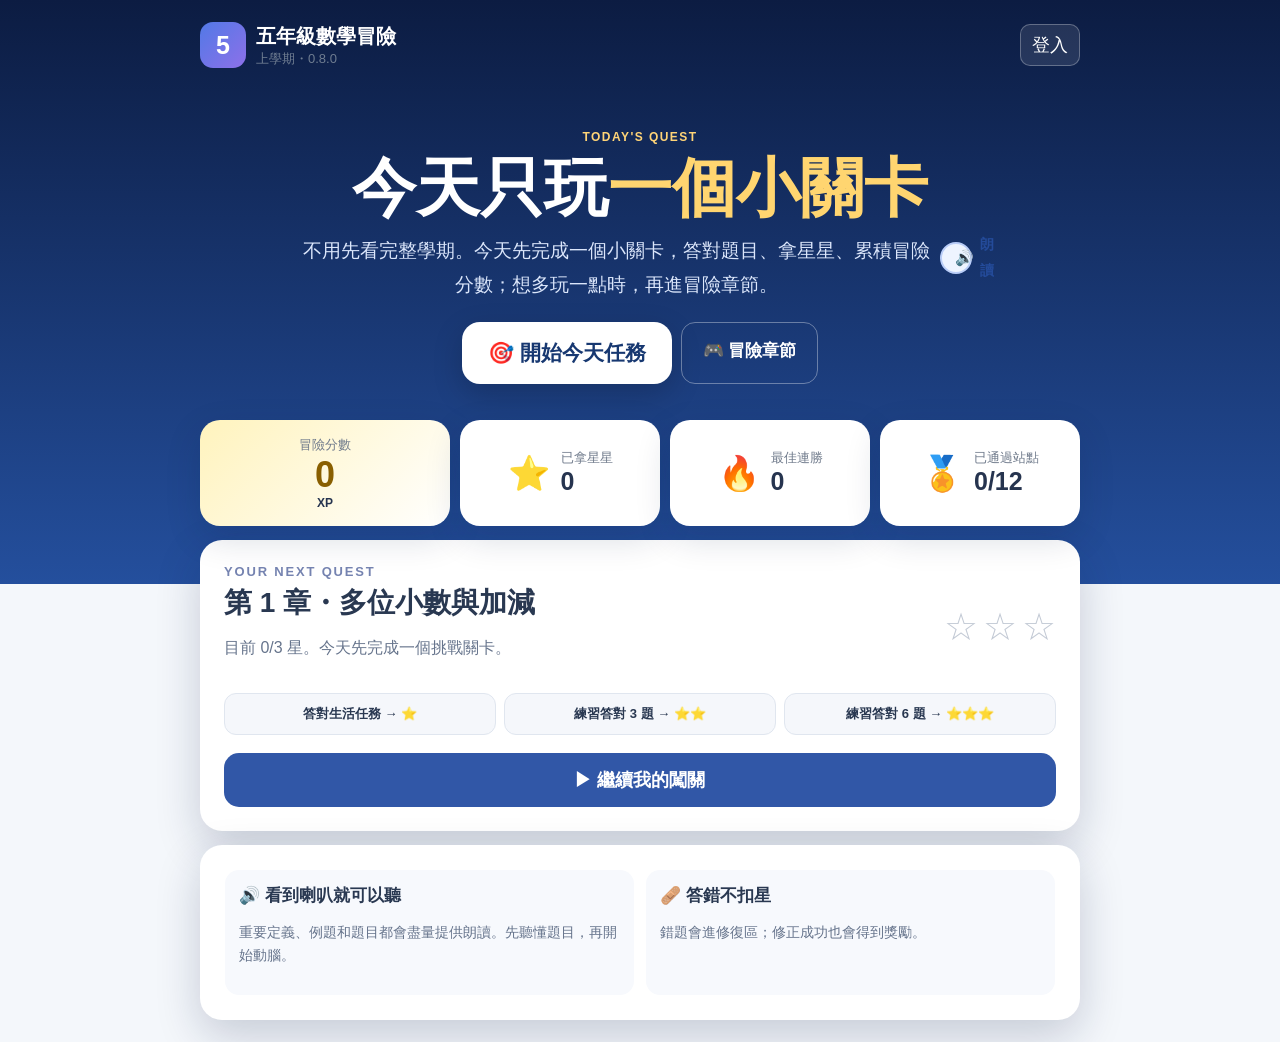
==== commit fac810ed: "Version 0.8.0" ====
--- a/index.html
+++ b/index.html
@@ -3,16 +3,16 @@
 <head>
   <meta charset="utf-8"><meta name="viewport" content="width=device-width,initial-scale=1"><meta name="theme-color" content="#183773">
   <meta name="description" content="五年級上學期數學冒險：今天只玩一個挑戰關卡，闖關拿星星、累積冒險分數。">
-  <title>五年級數學冒險 0.7.0</title><link rel="manifest" href="manifest.webmanifest"><link rel="icon" href="assets/img/icon.svg" type="image/svg+xml"><link rel="stylesheet" href="assets/css/app.css?v=0.7.0">
+  <title>五年級數學冒險 0.8.0</title><link rel="manifest" href="manifest.webmanifest"><link rel="icon" href="assets/img/icon.svg" type="image/svg+xml"><link rel="stylesheet" href="assets/css/app.css?v=0.8.0">
 </head>
 <body class="home simpleHome"><main class="homeWrap">
-<header class="homeTop"><div class="brand"><div class="brandMark">5</div><div><b>五年級數學冒險</b><small>上學期・0.7.0</small></div></div><button onclick="G5Account.openPanel()" class="startMini"><span data-account-name>登入</span></button></header>
+<header class="homeTop"><div class="brand"><div class="brandMark">5</div><div><b>五年級數學冒險</b><small>上學期・0.8.0</small></div></div><button onclick="G5Account.openPanel()" class="startMini"><span data-account-name>登入</span></button></header>
 <section class="homeHero kidHero"><div class="eyebrow">TODAY'S QUEST</div><h1>今天只玩<strong>一個小關卡</strong></h1><p data-voice>不用先看完整學期。今天先完成一個小關卡，答對題目、拿星星、累積冒險分數；想多玩一點時，再進冒險章節。</p><div class="heroActions"><a class="startBtn megaStart" id="todayStart" href="math.html?mode=today">🎯 開始今天任務</a><a class="ghostBtn" id="continueChapter" href="math.html?mode=chapter">🎮 冒險章節</a></div></section>
 <section class="homeRewardBoard" aria-label="冒險成績板">
   <div class="scoreOrb"><small>冒險分數</small><b id="homeXp">0</b><span>XP</span></div>
   <div class="homeStat"><span>⭐</span><div><small>已拿星星</small><b id="homeStars">0</b></div></div>
   <div class="homeStat"><span>🔥</span><div><small>最佳連勝</small><b id="homeCombo">0</b></div></div>
-  <div class="homeStat"><span>🏅</span><div><small>已過關</small><b id="homeDone">0</b></div></div>
+  <div class="homeStat"><span>🏅</span><div><small>已通過站點</small><b id="homeDone">0</b></div></div>
 </section>
 <section class="homeCard currentQuestCard">
   <div class="sectionTag">YOUR NEXT QUEST</div><div class="currentQuestTop"><div><h2 id="homeQuestTitle">今天的小任務</h2><p id="homeQuestText">先過 1 個小關，再決定要不要繼續。</p></div><div class="bigStars" id="homeChapterStars"><span>☆</span><span>☆</span><span>☆</span></div></div>
@@ -21,9 +21,9 @@
 </section>
 <section class="homeCard simpleTip"><div><b>🔊 看到喇叭就可以聽</b><p>重要定義、例題和題目都會盡量提供朗讀。先聽懂題目，再開始動腦。</p></div><div><b>🩹 答錯不扣星</b><p>錯題會進修復區；修正成功也會得到獎勵。</p></div></section>
 </main>
-<script src="assets/js/account.js?v=0.7.0"></script><script src="assets/js/voice.js?v=0.7.0"></script>
+<script src="assets/js/account.js?v=0.8.0"></script><script src="assets/js/voice.js?v=0.8.0"></script>
 <script>
 function homeStarsFor(p,uid){if(!p.completed?.[uid])return 0;const n=Object.keys(p.correct||{}).filter(k=>k.startsWith(uid+'_')&&p.correct[k]).length;return 1+(n>=3?1:0)+(n>=6?1:0)}
-function renderHome(){G5Account.boot({promptIfMissing:false});const p=G5Account.progress()||{},uid=p.lastUnit||'u01',num=Math.max(1,Math.min(10,Number(uid.slice(1))||1));const titles=['多位小數與加減','因數與公因數','倍數與公倍數','擴分・約分・通分','多邊形與扇形','異分母分數加減','線對稱圖形','整數四則運算','面積','柱體・錐體・球'];let stars=0,done=0;for(let i=1;i<=10;i++){const id='u'+String(i).padStart(2,'0');stars+=homeStarsFor(p,id);if(p.completed?.[id])done++}const cs=homeStarsFor(p,uid);document.getElementById('homeXp').textContent=Number(p.xp)||0;document.getElementById('homeStars').textContent=stars;document.getElementById('homeCombo').textContent=Number(p.comboBest)||0;document.getElementById('homeDone').textContent=done+'/10';document.getElementById('homeQuestTitle').textContent=`第 ${num} 章・${titles[num-1]}`;document.getElementById('homeQuestText').textContent=cs<3?`目前 ${cs}/3 星。今天先完成一個挑戰關卡。`:'這章已三星！可以進下一關或回頭挑戰 Boss。';document.getElementById('homeChapterStars').innerHTML=[1,2,3].map(i=>`<span class="${i<=cs?'on':''}">${i<=cs?'★':'☆'}</span>`).join('');['todayStart','homeContinue'].forEach(id=>document.getElementById(id).href=`math.html?unit=${uid}&mode=today`);document.getElementById('continueChapter').href=`math.html?unit=${uid}&mode=chapter`}
+function renderHome(){G5Account.boot({promptIfMissing:false});const p=G5Account.progress()||{},uid=p.lastUnit||'u01',num=Math.max(1,Math.min(10,Number(uid.slice(1))||1));const titles=['多位小數與加減','因數與公因數','倍數與公倍數','擴分・約分・通分','多邊形與扇形','異分母分數加減','線對稱圖形','整數四則運算','面積','柱體・錐體・球'];let stars=0,done=0;for(let i=1;i<=10;i++){const id='u'+String(i).padStart(2,'0');stars+=homeStarsFor(p,id);if(p.completed?.[id])done++}const cs=homeStarsFor(p,uid);document.getElementById('homeXp').textContent=Number(p.xp)||0;document.getElementById('homeStars').textContent=stars;document.getElementById('homeCombo').textContent=Number(p.comboBest)||0;const exams=p.examScores||{},mid=['midterm_A','midterm_B'].some(k=>Number(exams[k]?.attempts||0)>0),fin=['final_A','final_B'].some(k=>Number(exams[k]?.attempts||0)>0);document.getElementById('homeDone').textContent=(done+(mid?1:0)+(fin?1:0))+'/12';document.getElementById('homeQuestTitle').textContent=`第 ${num} 章・${titles[num-1]}`;document.getElementById('homeQuestText').textContent=cs<3?`目前 ${cs}/3 星。今天先完成一個挑戰關卡。`:'這章已三星！可以進下一關或回頭挑戰 Boss。';document.getElementById('homeChapterStars').innerHTML=[1,2,3].map(i=>`<span class="${i<=cs?'on':''}">${i<=cs?'★':'☆'}</span>`).join('');['todayStart','homeContinue'].forEach(id=>document.getElementById(id).href=`math.html?unit=${uid}&mode=today`);document.getElementById('continueChapter').href=`math.html?unit=${uid}&mode=chapter`}
 document.addEventListener('DOMContentLoaded',renderHome);window.addEventListener('g5-account-changed',renderHome);
 </script></body></html>
--- a/assets/css/app.css
+++ b/assets/css/app.css
@@ -110,3 +110,35 @@
 .examLobby{margin-top:24px;border:3px solid #d8dfeb;border-radius:22px;padding:22px;background:repeating-linear-gradient(0deg,#fff,#fff 32px,#f7f9fc 33px)}.examSign{font-size:44px}.examLobby h3{font-size:27px;margin:3px 0}.examLobby p{font-size:16px;line-height:1.7;color:#617087}.examPaperBtns{display:grid;grid-template-columns:1fr 1fr;gap:12px;margin-top:14px}.examPaperBtns button{border:2px solid #d6dfed;background:#fff;border-radius:16px;padding:15px;display:grid;text-align:left}.examPaperBtns button>span{width:42px;height:42px;border-radius:50%;display:grid;place-items:center;background:#233e7a;color:#fff;font-weight:900;font-size:21px;margin-bottom:7px}.examPaperBtns b{font-size:18px}.examPaperBtns small{font-size:13px;color:#738096}.examPaper{margin-top:24px;background:#fff;border:3px solid #374a69;border-radius:8px;padding:24px;box-shadow:0 8px 24px rgba(28,42,69,.1)}.examTop{display:flex;justify-content:space-between;align-items:center;border-bottom:3px double #53637c;padding-bottom:12px}.examTop h3{font-size:30px;margin:4px 0}.examTimer{display:flex;align-items:center;gap:9px;background:#1d2d4e;color:#fff;border-radius:12px;padding:10px 12px}.examTimer b{font-size:25px;font-variant-numeric:tabular-nums}.examTimer button{border:1px solid rgba(255,255,255,.4);background:rgba(255,255,255,.1);color:#fff;border-radius:8px;padding:6px 8px}.examIdentity{display:grid;grid-template-columns:repeat(4,1fr);gap:10px;padding:13px 0;border-bottom:1px solid #cfd6df}.examIdentity span{font-size:14px}.examRule{margin:13px 0;padding:10px 12px;background:#fff7d8;border-left:5px solid #e3b73b;font-size:14px}.examQuestions{display:grid;gap:16px}.examQ{border-bottom:1px dashed #bfc8d5;padding:16px 0;display:grid;grid-template-columns:180px 1fr;gap:8px 16px}.examQ .qPicture{grid-row:1/5}.examQ small,.examQ>b,.examQ .examChoices{grid-column:2}.examQ>b{font-size:17px;line-height:1.6}.examChoices{display:grid;grid-template-columns:1fr 1fr;gap:7px}.examChoices button{border:1px solid #bfc9d8;background:#fff;border-radius:8px;padding:10px;text-align:left}.examChoices button.selected{background:#e8efff;border-color:#5377d8;font-weight:900}.examActions{display:flex;justify-content:center;align-items:center;gap:18px;margin-top:20px}.examActions button,.examResult button{border:0;background:#223e7a;color:#fff;border-radius:12px;padding:13px 24px;font-weight:900;font-size:17px}.examResult{margin-top:24px;text-align:center;padding:28px;border-radius:22px;background:linear-gradient(145deg,#edf5ff,#fff9da)}.examScoreCircle{width:110px;height:110px;border-radius:50%;margin:auto;display:grid;place-items:center;background:#243e79;color:#fff;font-size:42px;font-weight:900;border:7px solid #f0c84d}.examResult h3{font-size:28px}.examResult p{font-size:17px;line-height:1.7}
 @media(max-width:900px){.levelTabs{grid-template-columns:1fr 1fr}.pictureQuestion,.examQ{grid-template-columns:1fr}.pictureQuestion .qPicture,.pictureQuestion .qMeta,.pictureQuestion>b,.pictureQuestion>.qChoices,.pictureQuestion>.hintLine,.pictureQuestion>p,.examQ .qPicture,.examQ small,.examQ>b,.examQ .examChoices{grid-column:1;grid-row:auto}.examIdentity{grid-template-columns:1fr 1fr}.qChoices{grid-template-columns:1fr}.examChoices{grid-template-columns:1fr}}
 @media(max-width:600px){.storySky h3{font-size:22px}.storyFrames p{font-size:17px}.storyFrames p:nth-child(2),.storyFrames .storyCliff{margin-left:0}.aiRestBody{grid-template-columns:1fr}.aiBot{width:64px;height:64px}.levelTabs{grid-template-columns:1fr 1fr}.levelPaper{padding:14px}.levelPaperHead{align-items:flex-start;flex-direction:column}.levelScore{width:100%}.pictureQuestion{padding:14px!important}.examPaperBtns{grid-template-columns:1fr}.examPaper{padding:14px}.examTop{align-items:flex-start;gap:10px;flex-direction:column}.examIdentity{grid-template-columns:1fr 1fr}.examTimer{width:100%;justify-content:space-between}.finaleScene h3{font-size:22px}}
+
+/* ===== v0.8: 12-station journey, unlocked A-D previews, boss exams ===== */
+.challengeStage>.cardHead{background:linear-gradient(135deg,#3c3b93,#7552bb 58%,#356cb8);color:#fffaf0;border-radius:17px;padding:14px 17px;margin:-6px -6px 18px;box-shadow:0 8px 20px rgba(58,54,145,.18)}
+.challengeStage>.cardHead h3{color:#fffdf4!important;font-size:28px!important;line-height:1.35;text-shadow:0 1px 2px rgba(24,19,72,.35)}
+.challengeStage>.cardHead small{color:#f2eaff!important;font-size:15px!important;font-weight:800}
+.challengeStage>.cardHead .step{background:rgba(255,255,255,.18);border:1px solid rgba(255,255,255,.32);color:#fff}
+.conceptNo{font-size:17px!important;padding:9px 15px!important;color:#fff9df!important;background:linear-gradient(135deg,#2d3f8d,#784fc0)!important;text-shadow:0 1px 2px rgba(0,0,0,.35);box-shadow:0 6px 16px rgba(76,59,161,.18)}
+.conceptLesson h3{font-size:31px!important;line-height:1.4}
+.levelTab{cursor:pointer;transition:.18s}.levelTab:hover{transform:translateY(-2px);border-color:#8fa6e8;box-shadow:0 8px 20px rgba(63,82,143,.12)}
+.levelTab small{font-size:13px!important;color:#5f6f88}.levelTab.locked{opacity:1!important;filter:none!important;cursor:pointer!important}
+.unitNav .examNav{background:linear-gradient(135deg,#fff4c8,#fffaf0);border:2px solid #e7c557;color:#6e4d00;box-shadow:0 6px 16px rgba(159,116,15,.09)}
+.unitNav .examNav:hover,.unitNav .examNav.on{background:linear-gradient(135deg,#6a47b8,#2d5db1);border-color:#8064c6;color:#fff}
+.unitNav .examNav.on small,.unitNav .examNav:hover small{color:#f5eaff}.unitNav .examNav>span{font-size:28px}
+.unitNav .finalNav{background:linear-gradient(135deg,#e8f0ff,#f7edff);border-color:#a5b7e6;color:#334b8a}
+.examCheckpointHero{display:grid;grid-template-columns:100px 1fr;gap:20px;align-items:center;background:linear-gradient(135deg,#172f68,#6848a9 65%,#9a5ab5);color:#fff;border-radius:26px;padding:26px 28px;box-shadow:0 16px 36px rgba(35,43,104,.2)}
+.examBossIcon{width:88px;height:88px;display:grid;place-items:center;border-radius:28px;background:rgba(255,255,255,.14);font-size:52px;border:2px solid rgba(255,255,255,.25)}
+.examCheckpointHero h2{font-size:31px;line-height:1.35;margin:5px 0 9px;color:#fff9d9}.examCheckpointHero p{font-size:17px;line-height:1.75;color:#eef0ff;margin:0}.examCheckpointHero .eyebrow{color:#ffdd75}
+.examBossStatus{display:flex;flex-wrap:wrap;gap:8px;margin-top:15px}.examBossStatus span{background:rgba(255,255,255,.12);border:1px solid rgba(255,255,255,.2);border-radius:999px;padding:8px 11px;font-size:14px;font-weight:900}
+.bossLobby{border-color:#cfc2eb;background:linear-gradient(180deg,#fff,#fbf8ff)}
+.examFormatRibbon{display:grid;grid-template-columns:repeat(5,1fr);gap:8px;margin-bottom:18px}.examFormatRibbon span,.examFormatRibbon b{border-radius:12px;padding:10px;text-align:center;font-size:14px}.examFormatRibbon span{background:#eff3ff;color:#385291;font-weight:900}.examFormatRibbon b{background:#6a4eb1;color:#fff}
+.examLobbyIntro{display:grid;grid-template-columns:64px 1fr;gap:14px;align-items:start}.examLobbyIntro .examSign{font-size:48px}.examLobbyIntro h3{font-size:29px}.examLobbyIntro small{font-size:14px;font-weight:900;color:#745bb4}
+.examEncourage{margin-top:14px;border-radius:14px;background:#eef8f1;color:#2f6d4d;padding:12px 14px;font-size:15px;font-weight:900;line-height:1.6}
+.examPaperBtns button{transition:.18s}.examPaperBtns button:hover{transform:translateY(-2px);border-color:#7b6bc2;box-shadow:0 9px 22px rgba(65,67,129,.12)}
+.livelyPaper{border-radius:16px;border-color:#334b79;background:linear-gradient(180deg,#fff,#fbfcff)}
+.examSection{margin-top:22px}.examSectionTitle{display:flex;align-items:center;justify-content:space-between;gap:14px;border-radius:13px;background:linear-gradient(135deg,#334f98,#7453b8);color:#fff;padding:11px 14px}.examSectionTitle h4{font-size:20px;margin:0;color:#fff}.examSectionTitle span{font-size:13px;color:#f8f2ff;font-weight:800}
+.examQ{grid-template-columns:210px 1fr;padding:20px 0;gap:10px 20px}.examQ .qPicture{background:#f6f8fd;border:1px solid #e3e8f1;border-radius:14px;padding:6px;display:grid;place-items:center}.examQ .qPicture svg{width:100%;height:auto;max-height:170px}.examQ>b{font-size:19px!important;line-height:1.7}.examQ>small{font-size:13px;color:#6c5ba2;font-weight:900}
+.examWritten .qPicture{grid-row:1/6}.examWritten>small,.examWritten>b,.examWritten>.scratchBox,.examWritten>.examAnswerLine{grid-column:2}
+.scratchBox{min-height:86px;resize:vertical;border:1px dashed #aebbd0;background:repeating-linear-gradient(0deg,#fff,#fff 27px,#edf1f6 28px);border-radius:11px;padding:10px;font-size:15px;line-height:1.65;color:#37445a}
+.examAnswerLine{display:flex;align-items:center;gap:10px;font-size:16px;font-weight:900;color:#30405d}.examAnswerLine input{flex:1;min-width:140px;border:2px solid #9fb0d5;border-radius:10px;padding:11px 12px;font-size:17px;background:#fff}.examAnswerLine input:focus{outline:3px solid rgba(95,119,201,.15);border-color:#5978d2}
+.examBreakdown{display:grid;grid-template-columns:repeat(4,1fr);gap:9px;margin:17px auto;max-width:680px}.examBreakdown span{background:#fff;border:1px solid #dce3ef;border-radius:13px;padding:11px;font-weight:900;color:#43516a}.bossRank{display:inline-block;margin:12px 0 4px;padding:8px 15px;border-radius:999px;background:#6a4eb1;color:#fff;font-size:18px;font-weight:900}.examRewardEarned{margin:14px auto;max-width:680px;background:#fff4c9;border:1px solid #e8c656;border-radius:14px;padding:12px;font-size:16px;font-weight:900;color:#745500}.examResultActions{display:flex;justify-content:center;gap:9px;flex-wrap:wrap}.examReviewBox{margin-top:18px;text-align:left;background:#f6f8fd;border:1px solid #dce3ee;border-radius:16px;padding:16px}.examReviewBox h4{font-size:19px;margin:0 0 12px;color:#3d4e70}.examReviewBox>div{border-top:1px dashed #cbd4e1;padding:10px 0}.examReviewBox>div:first-of-type{border-top:0}.examReviewBox b{font-size:15px;color:#674da8}.examReviewBox p{font-size:15px;margin:4px 0;line-height:1.65}.examReviewBox.perfect{text-align:center;background:#eef9f1}
+@media(max-width:900px){.examCheckpointHero{grid-template-columns:1fr}.examBossIcon{width:70px;height:70px}.examFormatRibbon{grid-template-columns:1fr 1fr}.examFormatRibbon b{grid-column:1/-1}.examQ,.examWritten{grid-template-columns:1fr}.examWritten .qPicture,.examWritten>small,.examWritten>b,.examWritten>.scratchBox,.examWritten>.examAnswerLine{grid-column:1;grid-row:auto}.examBreakdown{grid-template-columns:1fr 1fr}}
+@media(max-width:600px){.challengeStage>.cardHead h3{font-size:23px!important}.conceptNo{font-size:15px!important}.conceptLesson h3{font-size:26px!important}.examCheckpointHero{padding:20px}.examCheckpointHero h2{font-size:25px}.examFormatRibbon{grid-template-columns:1fr}.examFormatRibbon b{grid-column:auto}.examLobbyIntro{grid-template-columns:1fr}.examSectionTitle{align-items:flex-start;flex-direction:column}.examQ>b{font-size:18px!important}.examAnswerLine{align-items:flex-start;flex-direction:column}.examAnswerLine input{width:100%}.examBreakdown{grid-template-columns:1fr}}
